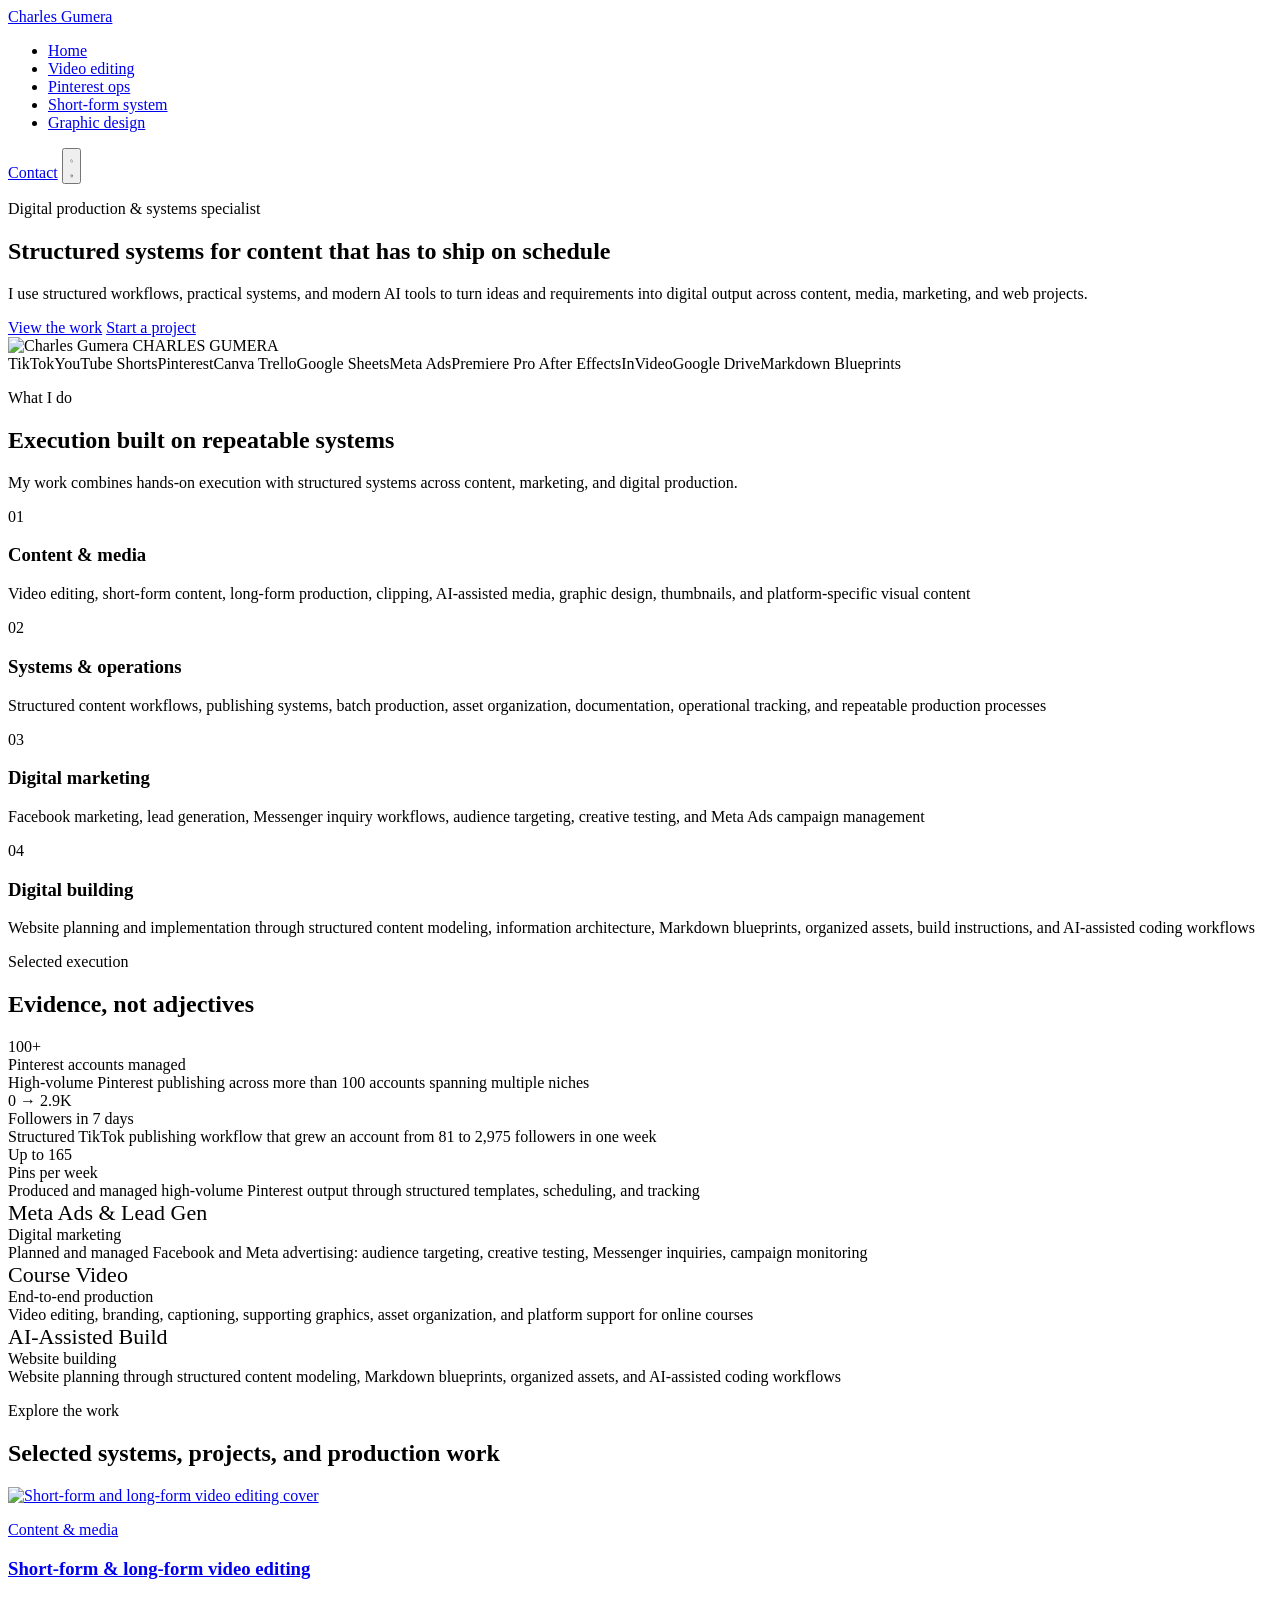
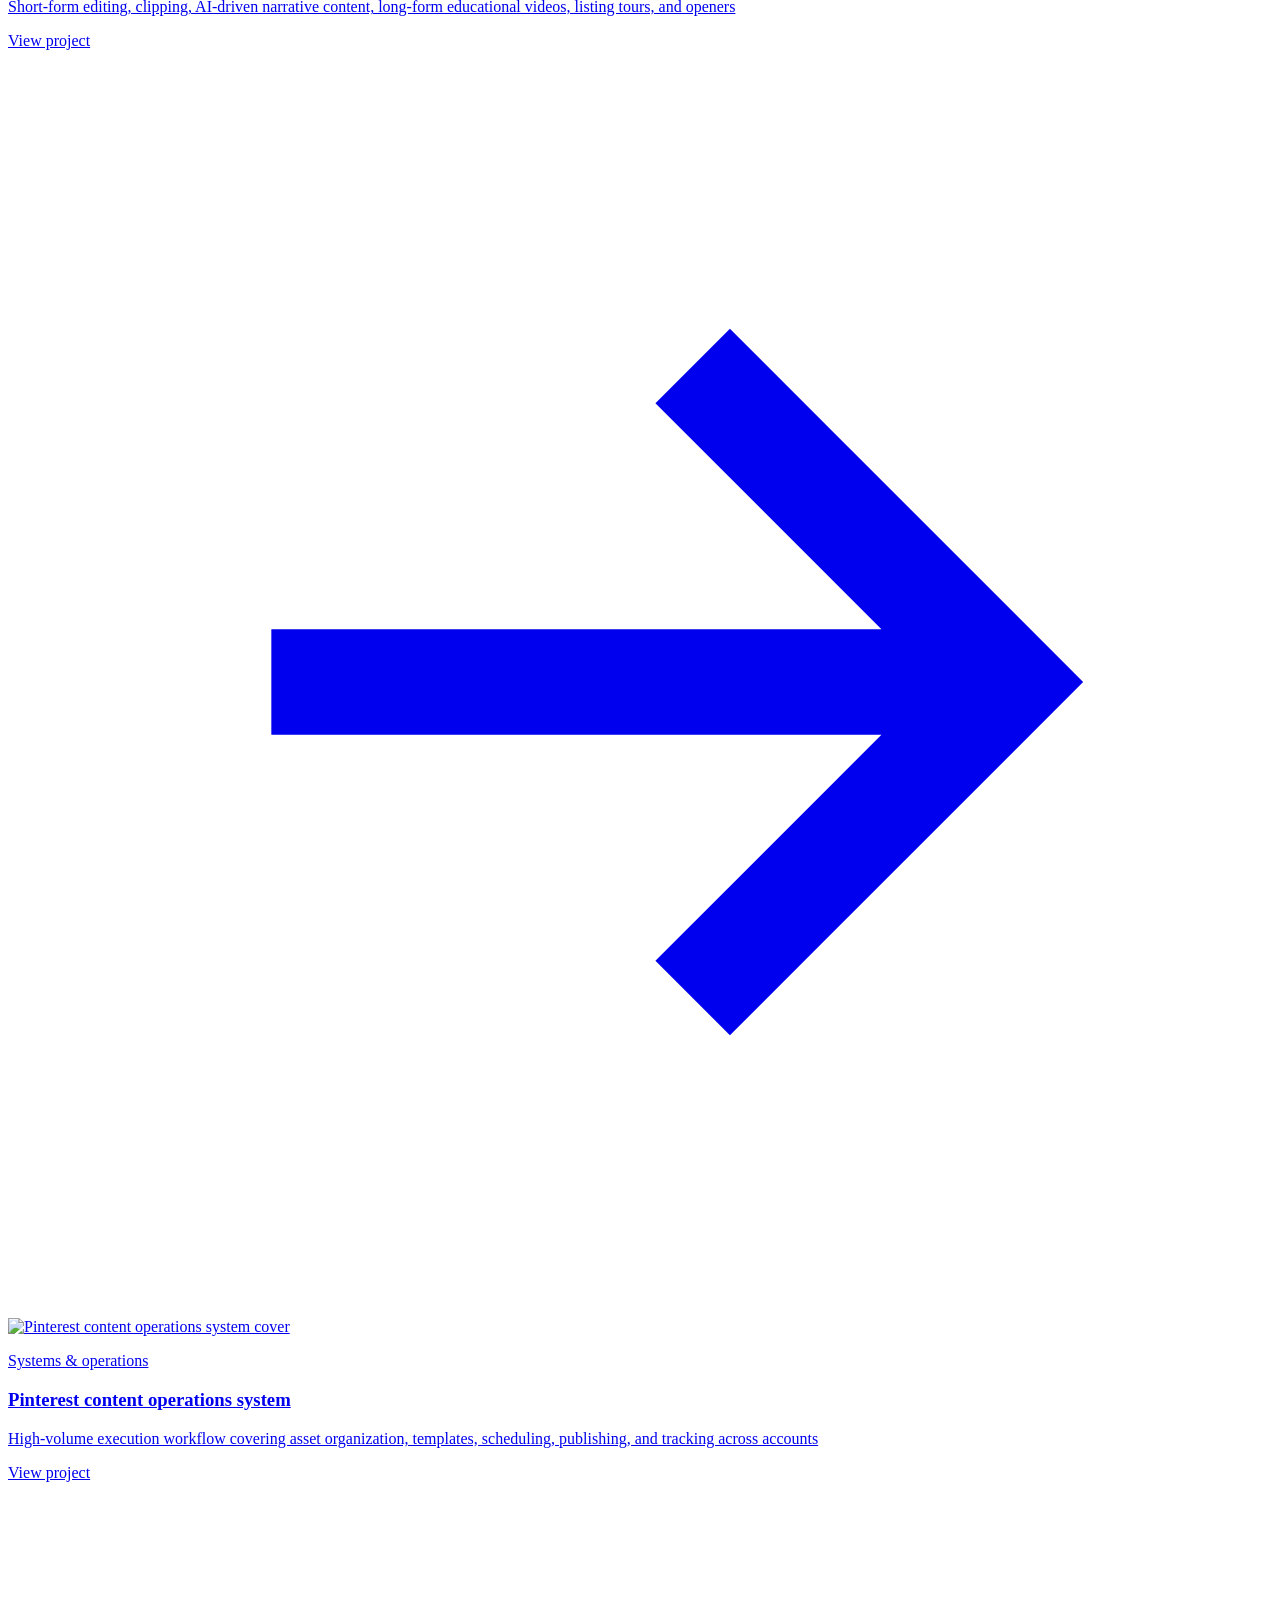
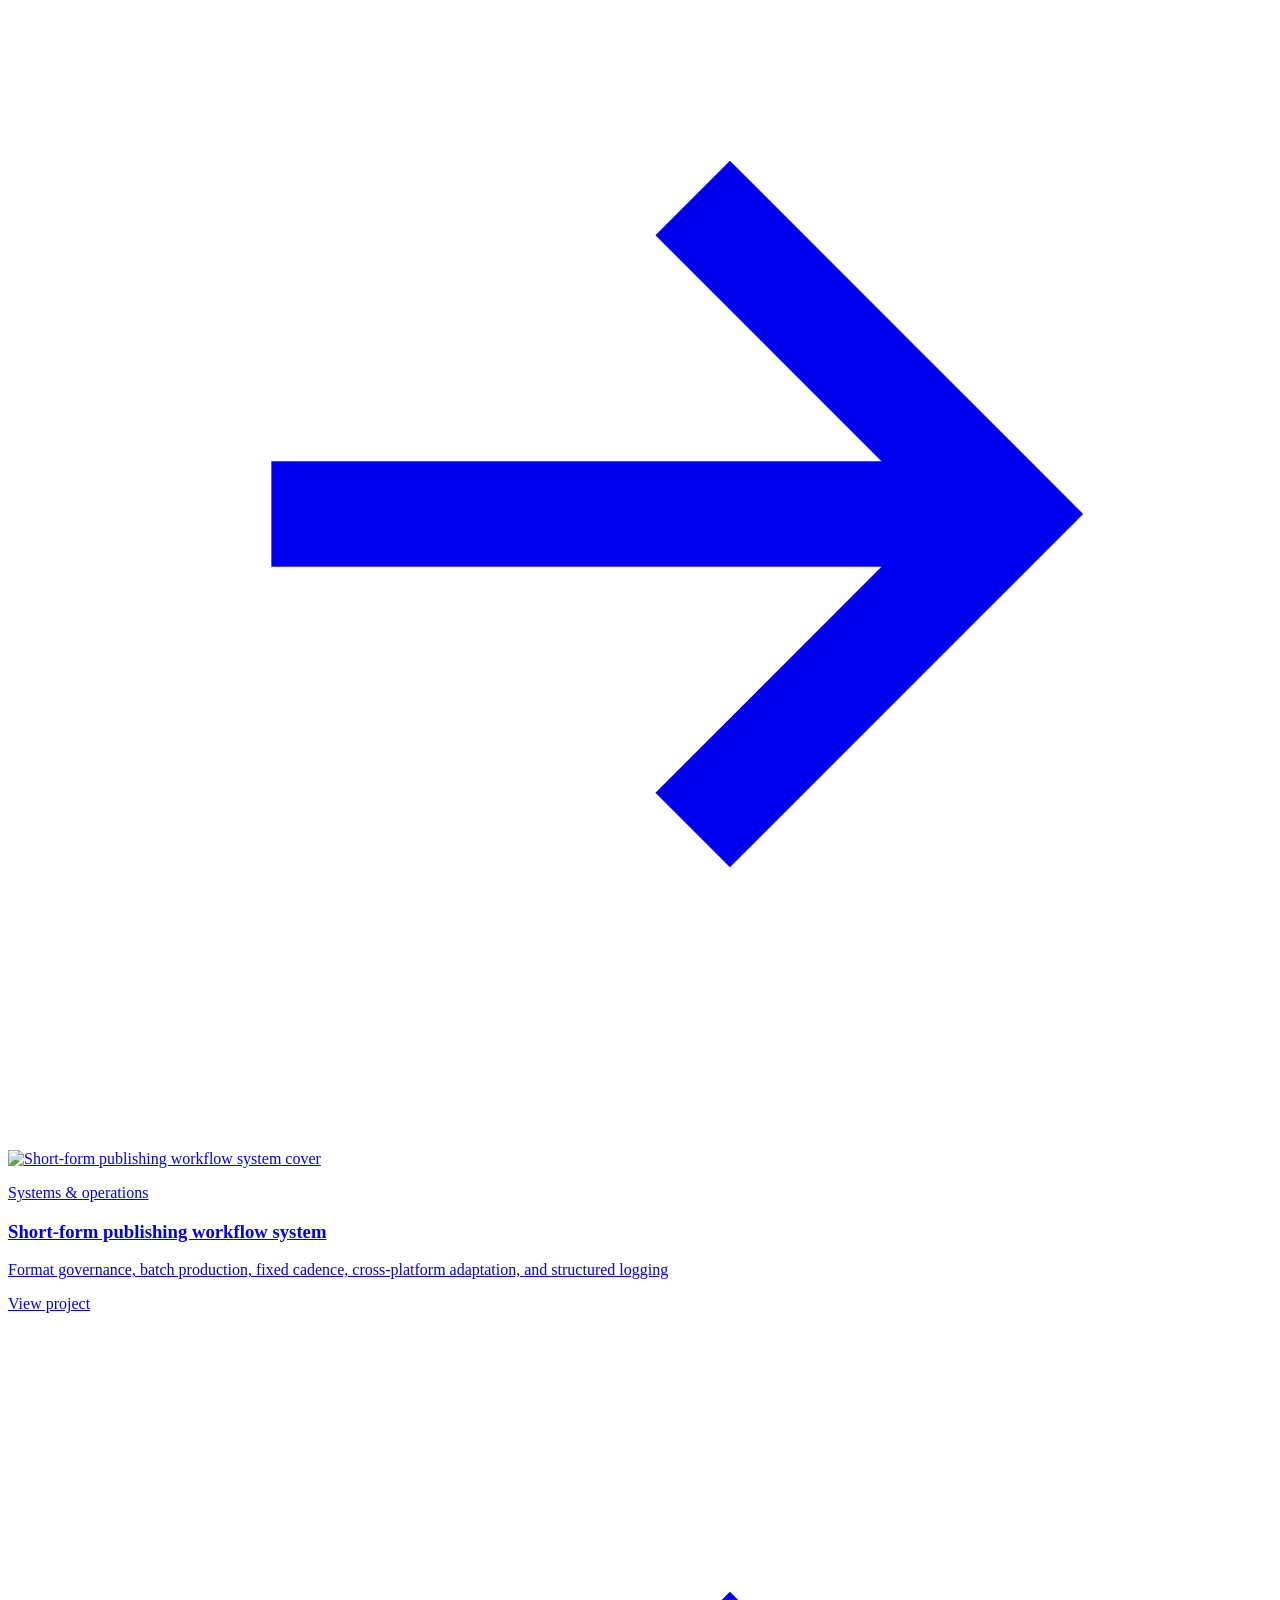
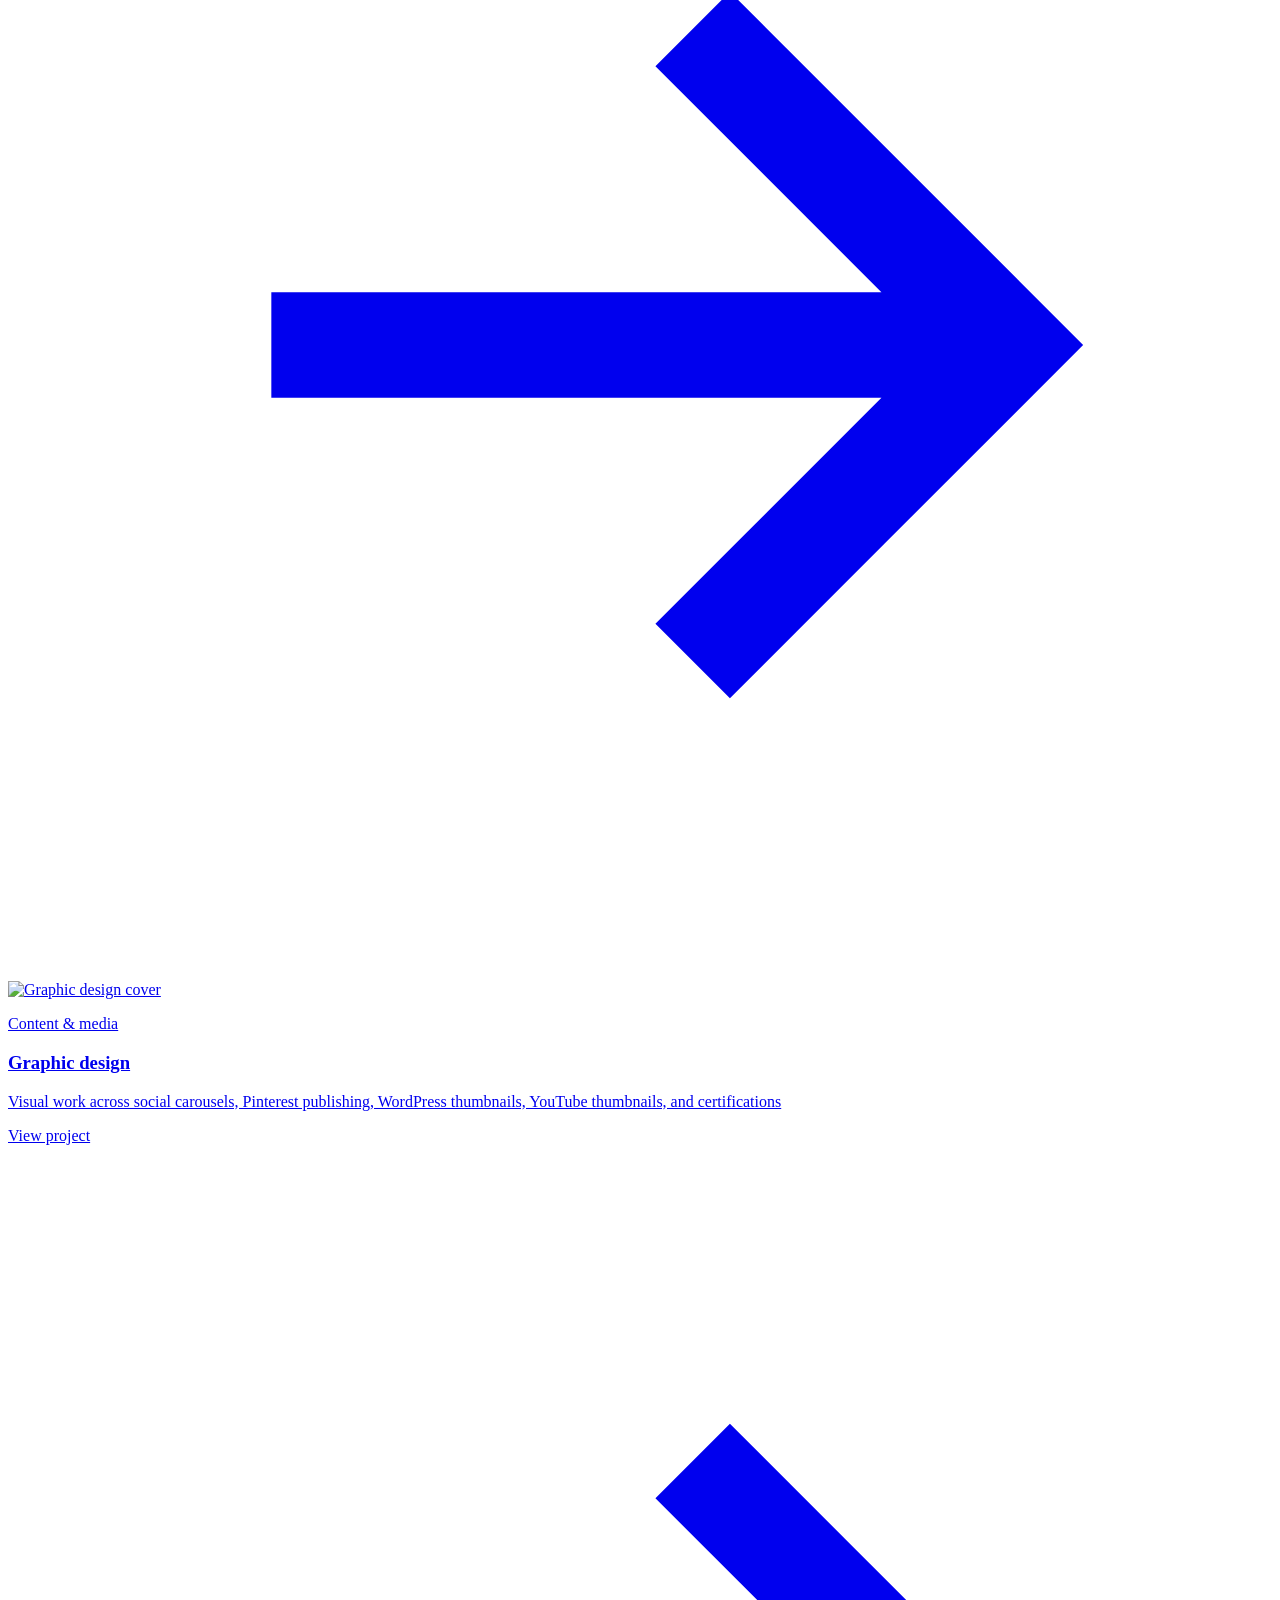
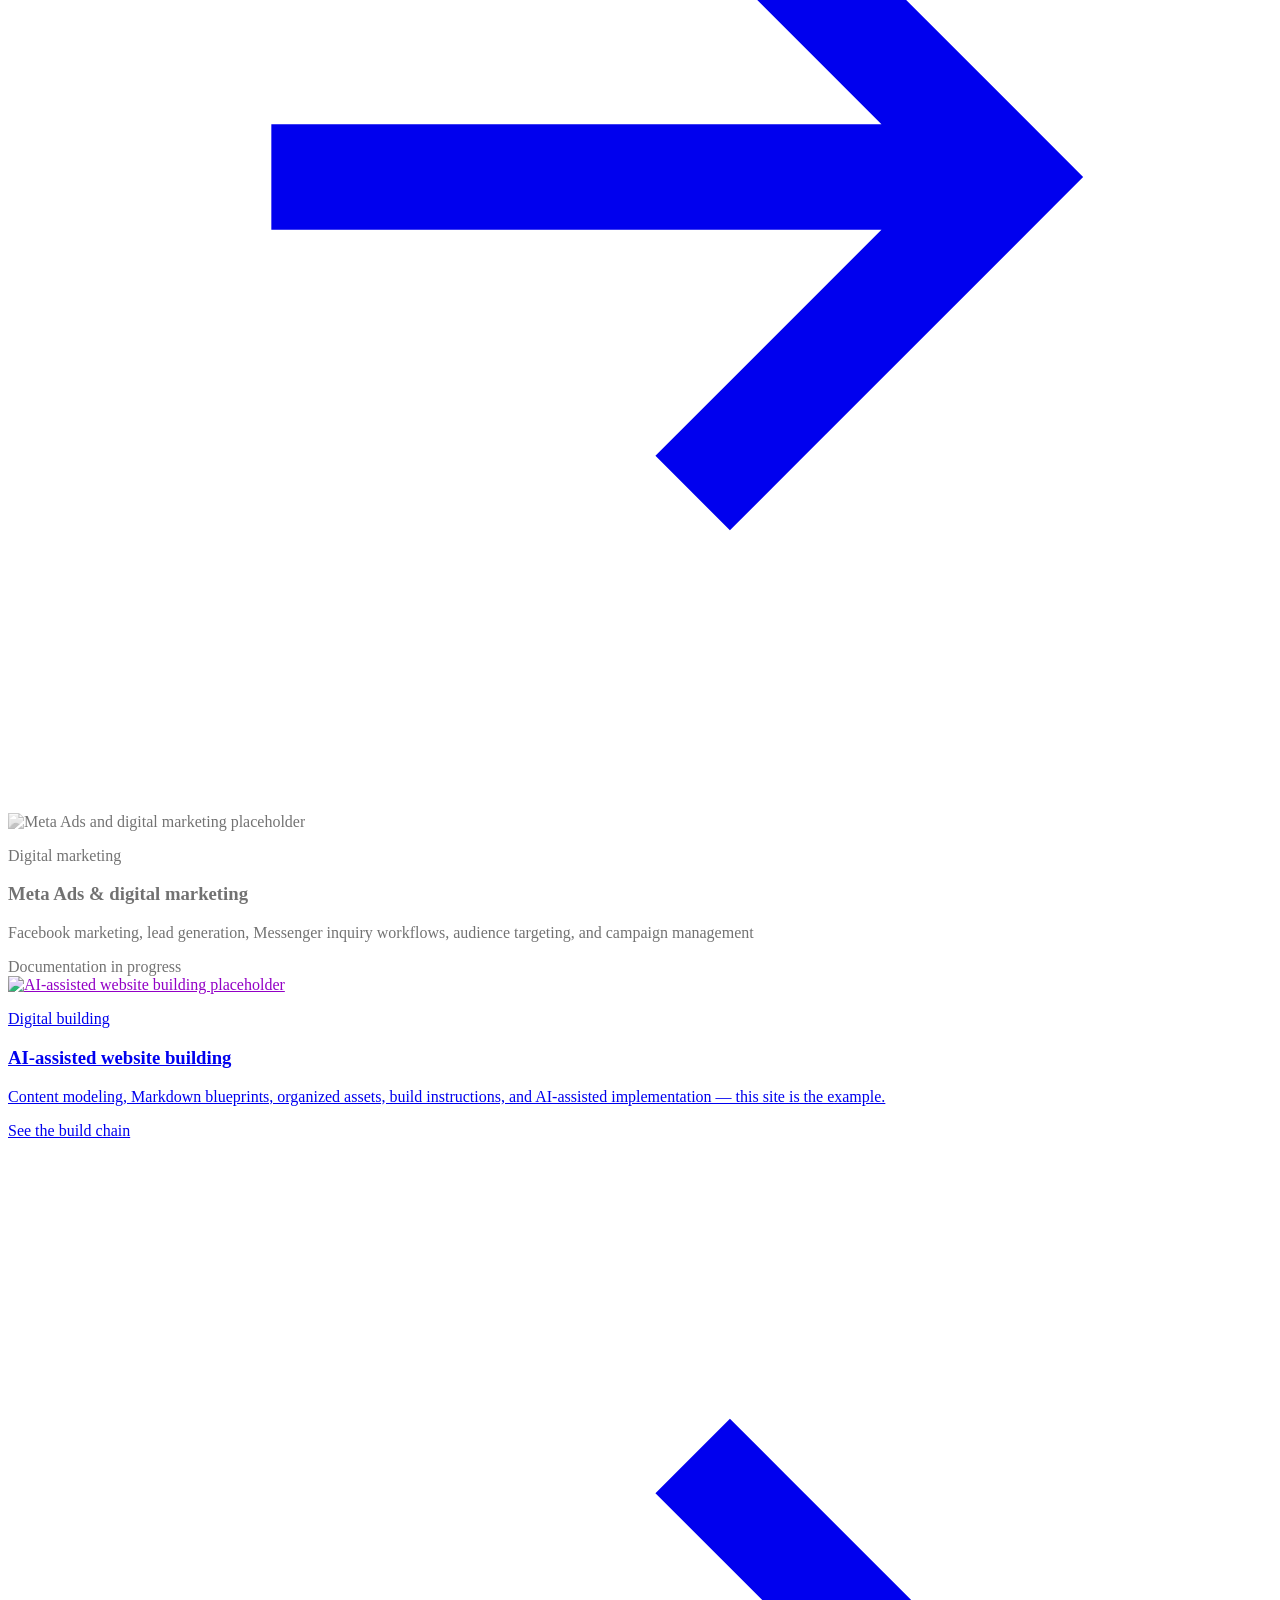
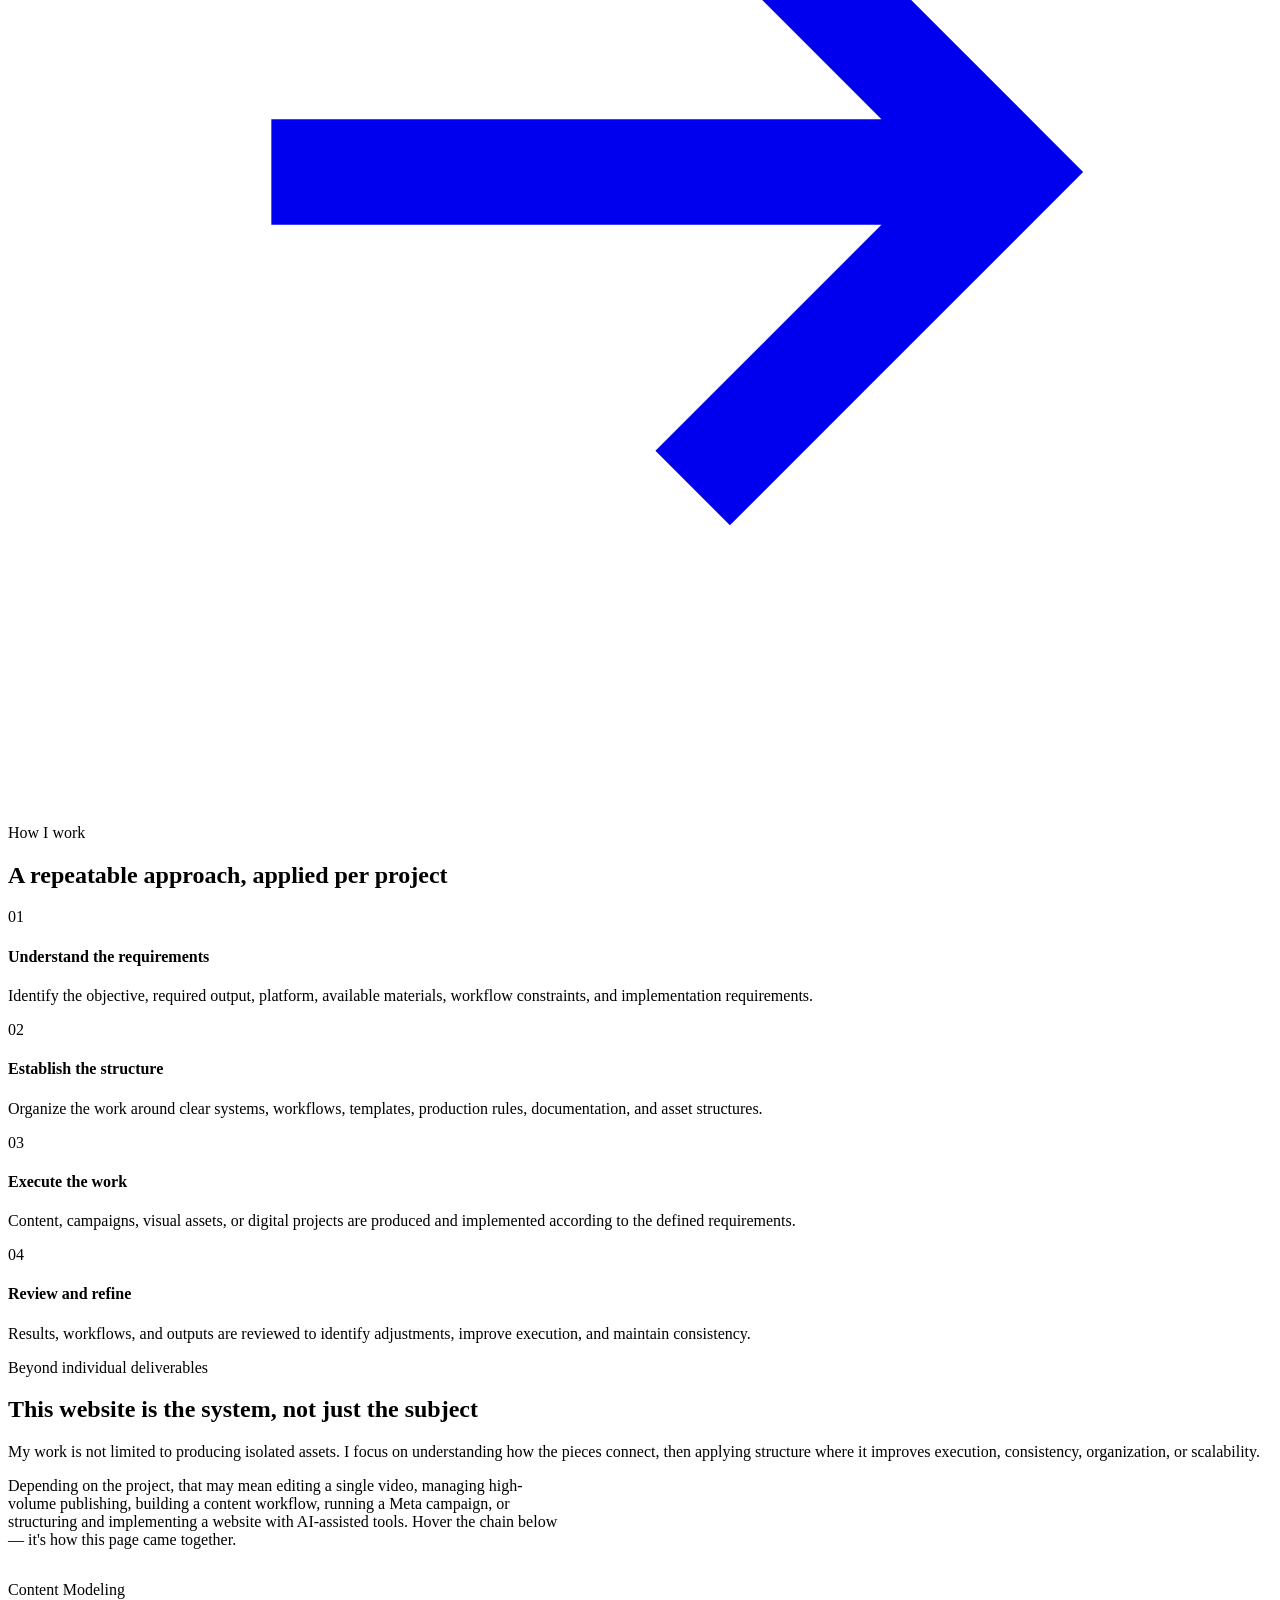
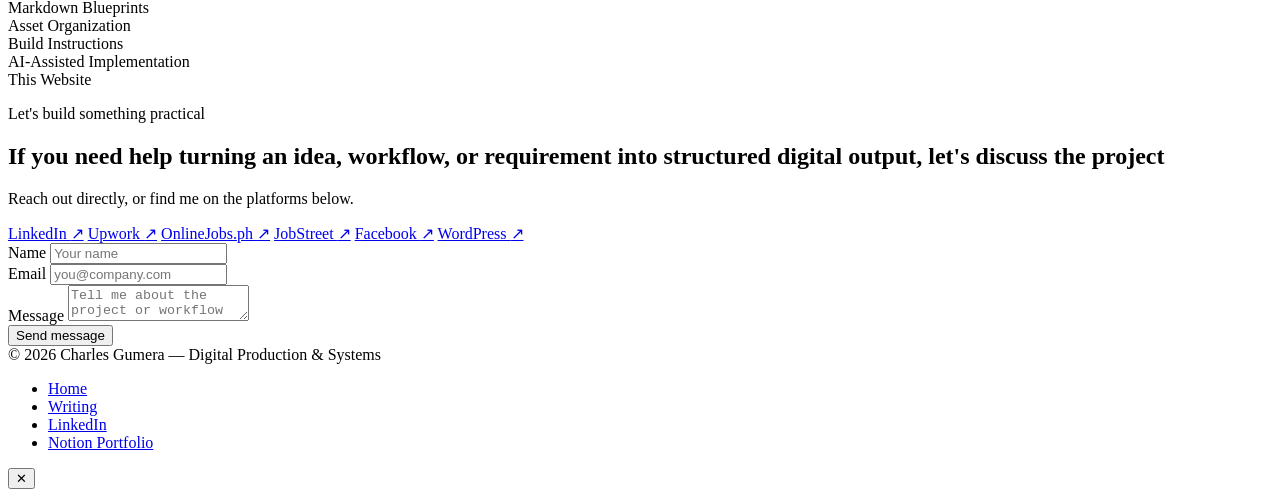
==== index.html @ 65e6ee2c "Add portfolio website pages Add the main HTML pages for the personal portfolio website, including t" ====
<!DOCTYPE html>
<html lang="en">
<head>
<meta charset="UTF-8">
<meta name="viewport" content="width=device-width, initial-scale=1.0">
<meta name="theme-color" content="#F6F6F2">
<title>Charles Gumera — Digital Production &amp; Systems Specialist</title>
<meta name="description" content="Structured workflows, publishing systems, and AI-assisted production across content, media, marketing, and web.">
<link rel="stylesheet" href="css/style.css">
</head>
<body class="page-home">
<div class="cursor-glow"></div>

<header class="site-header">
  <nav class="nav">
    <a class="logo" href="index.html"><span class="dot"></span>Charles Gumera</a>
    <ul class="nav-links">
      <li><a href="index.html" class="active">Home</a></li>
      <li><a href="short-form-and-long-form-video-editing.html">Video editing</a></li>
      <li><a href="pinterest-content-operations-system.html">Pinterest ops</a></li>
      <li><a href="short-form-publishing-workflow-system.html">Short-form system</a></li>
      <li><a href="graphic-design.html">Graphic design</a></li>
    </ul>
    <div class="nav-right">
      <a class="btn btn-ghost" href="#contact">Contact</a>
      <button class="theme-toggle" aria-label="Toggle color theme">
        <svg class="moon" viewBox="0 0 24 24" fill="none" stroke="currentColor" stroke-width="1.6" stroke-linecap="round" stroke-linejoin="round"><path d="M21 12.4A9 9 0 1111.6 3 7.2 7.2 0 0021 12.4z"/></svg>
        <svg class="sun" viewBox="0 0 24 24" fill="none" stroke="currentColor" stroke-width="1.6" stroke-linecap="round" stroke-linejoin="round"><circle cx="12" cy="12" r="4"/><path d="M12 2v2M12 20v2M4.9 4.9l1.4 1.4M17.7 17.7l1.4 1.4M2 12h2M20 12h2M4.9 19.1l1.4-1.4M17.7 6.3l1.4-1.4"/></svg>
      </button>
    </div>
  </nav>
</header>

<main>
  <!-- HERO -->
  <section class="hero">
    <div class="wrap hero-grid">
      <div>
        <p class="eyebrow">Digital production &amp; systems specialist</p>
        <h1 class="type-fx">Structured systems for content that has to ship on schedule</h1>
        <p class="lead">I use structured workflows, practical systems, and modern AI tools to turn ideas and requirements into digital output across content, media, marketing, and web projects.</p>
        <div class="hero-cta">
          <a class="btn btn-primary" href="#work" data-magnetic="14">View the work</a>
          <a class="btn btn-ghost" href="#contact" data-magnetic="10">Start a project</a>
        </div>
      </div>
      <div>
        <div class="profile-frame">
          <img src="assets/my-profile-pic.png" alt="Charles Gumera">
          <span class="profile-tag mono">CHARLES GUMERA</span>
        </div>
      </div>
    </div>
  </section>

  <div class="ticker-row">
    <div class="ticker-track">
      <span>TikTok</span><span>YouTube Shorts</span><span>Pinterest</span><span>Canva</span>
      <span>Trello</span><span>Google Sheets</span><span>Meta Ads</span><span>Premiere Pro</span>
      <span>After Effects</span><span>InVideo</span><span>Google Drive</span><span>Markdown Blueprints</span>
    </div>
  </div>

  <!-- WHAT I DO -->
  <section class="section" id="what-i-do">
    <div class="wrap">
      <div class="section-head reveal">
        <div>
          <p class="eyebrow">What I do</p>
          <h2>Execution built on repeatable systems</h2>
        </div>
        <p class="section-note">My work combines hands-on execution with structured systems across content, marketing, and digital production.</p>
      </div>
      <div class="grid-4 reveal">
        <div class="work-card">
          <span class="num mono">01</span>
          <h3>Content &amp; media</h3>
          <p>Video editing, short-form content, long-form production, clipping, AI-assisted media, graphic design, thumbnails, and platform-specific visual content</p>
        </div>
        <div class="work-card">
          <span class="num mono">02</span>
          <h3>Systems &amp; operations</h3>
          <p>Structured content workflows, publishing systems, batch production, asset organization, documentation, operational tracking, and repeatable production processes</p>
        </div>
        <div class="work-card">
          <span class="num mono">03</span>
          <h3>Digital marketing</h3>
          <p>Facebook marketing, lead generation, Messenger inquiry workflows, audience targeting, creative testing, and Meta Ads campaign management</p>
        </div>
        <div class="work-card">
          <span class="num mono">04</span>
          <h3>Digital building</h3>
          <p>Website planning and implementation through structured content modeling, information architecture, Markdown blueprints, organized assets, build instructions, and AI-assisted coding workflows</p>
        </div>
      </div>
    </div>
  </section>

  <!-- SELECTED EXECUTION -->
  <section class="section" id="execution">
    <div class="wrap">
      <div class="section-head reveal">
        <div>
          <p class="eyebrow">Selected execution</p>
          <h2>Evidence, not adjectives</h2>
        </div>
      </div>
      <div class="stat-grid reveal">
        <div class="stat-card">
          <div class="figure"><span class="accent">100+</span></div>
          <div class="label">Pinterest accounts managed</div>
          <div class="desc">High-volume Pinterest publishing across more than 100 accounts spanning multiple niches</div>
        </div>
        <div class="stat-card">
          <div class="figure">0 → <span class="accent">2.9K</span></div>
          <div class="label">Followers in 7 days</div>
          <div class="desc">Structured TikTok publishing workflow that grew an account from 81 to 2,975 followers in one week</div>
        </div>
        <div class="stat-card">
          <div class="figure">Up to <span class="accent">165</span></div>
          <div class="label">Pins per week</div>
          <div class="desc">Produced and managed high-volume Pinterest output through structured templates, scheduling, and tracking</div>
        </div>
        <div class="stat-card">
          <div class="figure mono" style="font-size:22px;">Meta Ads &amp; <span class="accent">Lead Gen</span></div>
          <div class="label">Digital marketing</div>
          <div class="desc">Planned and managed Facebook and Meta advertising: audience targeting, creative testing, Messenger inquiries, campaign monitoring</div>
        </div>
        <div class="stat-card">
          <div class="figure mono" style="font-size:22px;">Course <span class="accent">Video</span></div>
          <div class="label">End-to-end production</div>
          <div class="desc">Video editing, branding, captioning, supporting graphics, asset organization, and platform support for online courses</div>
        </div>
        <div class="stat-card">
          <div class="figure mono" style="font-size:22px;">AI-Assisted <span class="accent">Build</span></div>
          <div class="label">Website building</div>
          <div class="desc">Website planning through structured content modeling, Markdown blueprints, organized assets, and AI-assisted coding workflows</div>
        </div>
      </div>
    </div>
  </section>

  <!-- EXPLORE THE WORK -->
  <section class="section" id="work">
    <div class="wrap">
      <div class="section-head reveal">
        <div>
          <p class="eyebrow">Explore the work</p>
          <h2>Selected systems, projects, and production work</h2>
        </div>
      </div>
      <div class="proj-grid reveal">
        <a class="proj-card" href="short-form-and-long-form-video-editing.html">
          <div class="proj-cover"><img src="assets/short-form-and-long-form-video-editing.jpeg" alt="Short-form and long-form video editing cover"></div>
          <div class="proj-body">
            <p class="eyebrow">Content &amp; media</p>
            <h3>Short-form &amp; long-form video editing</h3>
            <p>Short-form editing, clipping, AI-driven narrative content, long-form educational videos, listing tours, and openers</p>
            <span class="proj-arrow">View project <svg viewBox="0 0 24 24" fill="none" stroke="currentColor" stroke-width="2"><path d="M5 12h14M13 6l6 6-6 6"/></svg></span>
          </div>
        </a>
        <a class="proj-card" href="pinterest-content-operations-system.html">
          <div class="proj-cover"><img src="assets/pinterest-content-operations-system.jpeg" alt="Pinterest content operations system cover"></div>
          <div class="proj-body">
            <p class="eyebrow">Systems &amp; operations</p>
            <h3>Pinterest content operations system</h3>
            <p>High-volume execution workflow covering asset organization, templates, scheduling, publishing, and tracking across accounts</p>
            <span class="proj-arrow">View project <svg viewBox="0 0 24 24" fill="none" stroke="currentColor" stroke-width="2"><path d="M5 12h14M13 6l6 6-6 6"/></svg></span>
          </div>
        </a>
        <a class="proj-card" href="short-form-publishing-workflow-system.html">
          <div class="proj-cover"><img src="assets/short-form-publishing-workflow-system.jpeg" alt="Short-form publishing workflow system cover"></div>
          <div class="proj-body">
            <p class="eyebrow">Systems &amp; operations</p>
            <h3>Short-form publishing workflow system</h3>
            <p>Format governance, batch production, fixed cadence, cross-platform adaptation, and structured logging</p>
            <span class="proj-arrow">View project <svg viewBox="0 0 24 24" fill="none" stroke="currentColor" stroke-width="2"><path d="M5 12h14M13 6l6 6-6 6"/></svg></span>
          </div>
        </a>
        <a class="proj-card" href="graphic-design.html">
          <div class="proj-cover"><img src="assets/graphic-design.jpeg" alt="Graphic design cover"></div>
          <div class="proj-body">
            <p class="eyebrow">Content &amp; media</p>
            <h3>Graphic design</h3>
            <p>Visual work across social carousels, Pinterest publishing, WordPress thumbnails, YouTube thumbnails, and certifications</p>
            <span class="proj-arrow">View project <svg viewBox="0 0 24 24" fill="none" stroke="currentColor" stroke-width="2"><path d="M5 12h14M13 6l6 6-6 6"/></svg></span>
          </div>
        </a>
        <div class="proj-card" style="opacity:.55; cursor:default;">
          <div class="proj-cover"><img src="assets/pinterest-content-operations-system.jpeg" alt="Meta Ads and digital marketing placeholder" style="filter:grayscale(1);"></div>
          <div class="proj-body">
            <p class="eyebrow">Digital marketing</p>
            <h3>Meta Ads &amp; digital marketing</h3>
            <p>Facebook marketing, lead generation, Messenger inquiry workflows, audience targeting, and campaign management</p>
            <span class="proj-arrow mono" style="font-weight:500;">Documentation in progress</span>
          </div>
        </div>
        <a class="proj-card" href="#build-chain">
          <div class="proj-cover"><img src="assets/graphic-design.jpeg" alt="AI-assisted website building placeholder" style="filter:hue-rotate(40deg);"></div>
          <div class="proj-body">
            <p class="eyebrow">Digital building</p>
            <h3>AI-assisted website building</h3>
            <p>Content modeling, Markdown blueprints, organized assets, build instructions, and AI-assisted implementation — this site is the example.</p>
            <span class="proj-arrow">See the build chain <svg viewBox="0 0 24 24" fill="none" stroke="currentColor" stroke-width="2"><path d="M5 12h14M13 6l6 6-6 6"/></svg></span>
          </div>
        </a>
      </div>
    </div>
  </section>

  <!-- HOW I WORK -->
  <section class="section" id="how-i-work">
    <div class="wrap">
      <div class="section-head reveal">
        <div>
          <p class="eyebrow">How I work</p>
          <h2>A repeatable approach, applied per project</h2>
        </div>
      </div>
      <div class="steps reveal">
        <div class="step">
          <span class="num">01</span>
          <h4>Understand the requirements</h4>
          <p>Identify the objective, required output, platform, available materials, workflow constraints, and implementation requirements.</p>
        </div>
        <div class="step">
          <span class="num">02</span>
          <h4>Establish the structure</h4>
          <p>Organize the work around clear systems, workflows, templates, production rules, documentation, and asset structures.</p>
        </div>
        <div class="step">
          <span class="num">03</span>
          <h4>Execute the work</h4>
          <p>Content, campaigns, visual assets, or digital projects are produced and implemented according to the defined requirements.</p>
        </div>
        <div class="step">
          <span class="num">04</span>
          <h4>Review and refine</h4>
          <p>Results, workflows, and outputs are reviewed to identify adjustments, improve execution, and maintain consistency.</p>
        </div>
      </div>
    </div>
  </section>

  <!-- BEYOND DELIVERABLES + BUILD CHAIN -->
  <section class="section" id="build-chain">
    <div class="wrap">
      <div class="section-head reveal">
        <div>
          <p class="eyebrow">Beyond individual deliverables</p>
          <h2 class="type-fx">This website is the system, not just the subject</h2>
        </div>
        <p class="section-note">My work is not limited to producing isolated assets. I focus on understanding how the pieces connect, then applying structure where it improves execution, consistency, organization, or scalability.</p>
      </div>
      <p class="reveal" style="max-width:70ch; color:var(--ink-soft); margin-bottom:32px;">Depending on the project, that may mean editing a single video, managing high-volume publishing, building a content workflow, running a Meta campaign, or structuring and implementing a website with AI-assisted tools. Hover the chain below — it's how this page came together.</p>
      <div class="buildchain reveal">
        <div class="chain-flow" aria-label="Website build process">
          <div class="chain-step"><span class="chain-node">Content Modeling</span><span class="chain-arrow" aria-hidden="true"></span></div>
          <div class="chain-step"><span class="chain-node">Markdown Blueprints</span><span class="chain-arrow" aria-hidden="true"></span></div>
          <div class="chain-step"><span class="chain-node">Asset Organization</span><span class="chain-arrow" aria-hidden="true"></span></div>
          <div class="chain-step"><span class="chain-node">Build Instructions</span><span class="chain-arrow" aria-hidden="true"></span></div>
          <div class="chain-step"><span class="chain-node">AI-Assisted Implementation</span><span class="chain-arrow" aria-hidden="true"></span></div>
          <div class="chain-step"><span class="chain-node final">This Website</span></div>
        </div>
      </div>
    </div>
  </section>

  <!-- CONTACT -->
  <section class="contact" id="contact">
    <div class="wrap contact-grid">
      <div>
        <p class="eyebrow">Let's build something practical</p>
        <h2>If you need help turning an idea, workflow, or requirement into structured digital output, let's discuss the project</h2>
        <p class="lead" style="margin-top:20px;">Reach out directly, or find me on the platforms below.</p>
        <div class="profile-links">
          <a href="https://www.linkedin.com/in/charlezmg" target="_blank" rel="noopener">LinkedIn <span>↗</span></a>
          <a href="https://www.upwork.com/freelancers/~01514c3e3235a6bb53?viewMode=1" target="_blank" rel="noopener">Upwork <span>↗</span></a>
          <a href="https://www.onlinejobs.ph/jobseekers/info/873147" target="_blank" rel="noopener">OnlineJobs.ph <span>↗</span></a>
          <a href="https://ph.jobstreet.com/profiles/charles-gumera-bmlJPqzrjq" target="_blank" rel="noopener">JobStreet <span>↗</span></a>
          <a href="https://www.facebook.com/charlezzmg/" target="_blank" rel="noopener">Facebook <span>↗</span></a>
          <a href="https://charlezmg.wordpress.com/" target="_blank" rel="noopener">WordPress <span>↗</span></a>
        </div>
      </div>
      <form class="contact-form">
        <div class="field">
          <label for="name">Name</label>
          <input id="name" name="name" type="text" required placeholder="Your name">
        </div>
        <div class="field">
          <label for="email">Email</label>
          <input id="email" name="email" type="email" required placeholder="you@company.com">
        </div>
        <div class="field">
          <label for="message">Message</label>
          <textarea id="message" name="message" required placeholder="Tell me about the project or workflow you need built"></textarea>
        </div>
        <button class="btn btn-primary" type="submit" data-magnetic="8">Send message</button>
      </form>
    </div>
  </section>
</main>

<footer class="site-footer">
  <div class="wrap footer-row">
    <span class="mono">© 2026 Charles Gumera — Digital Production &amp; Systems</span>
    <ul class="footer-links">
      <li><a href="index.html">Home</a></li>
      <li><a href="https://charlezmg.wordpress.com/" target="_blank" rel="noopener">Writing</a></li>
      <li><a href="https://www.linkedin.com/in/charlezmg" target="_blank" rel="noopener">LinkedIn</a></li>
      <li><a href="https://www.notion.so/charlesmg/Short-Form-Content-Specialist-Structured-Social-Media-Execution-2d5ef1716e688078b947cf5aa84cf835?source=copy_link" target="_blank" rel="noopener">Notion Portfolio</a></li>
    </ul>
  </div>
</footer>

<div class="lightbox">
  <button class="lightbox-close" aria-label="Close">✕</button>
  <img src="" alt="">
  <div class="lightbox-cap"></div>
</div>

<script src="js/main.js"></script>
</body>
</html>
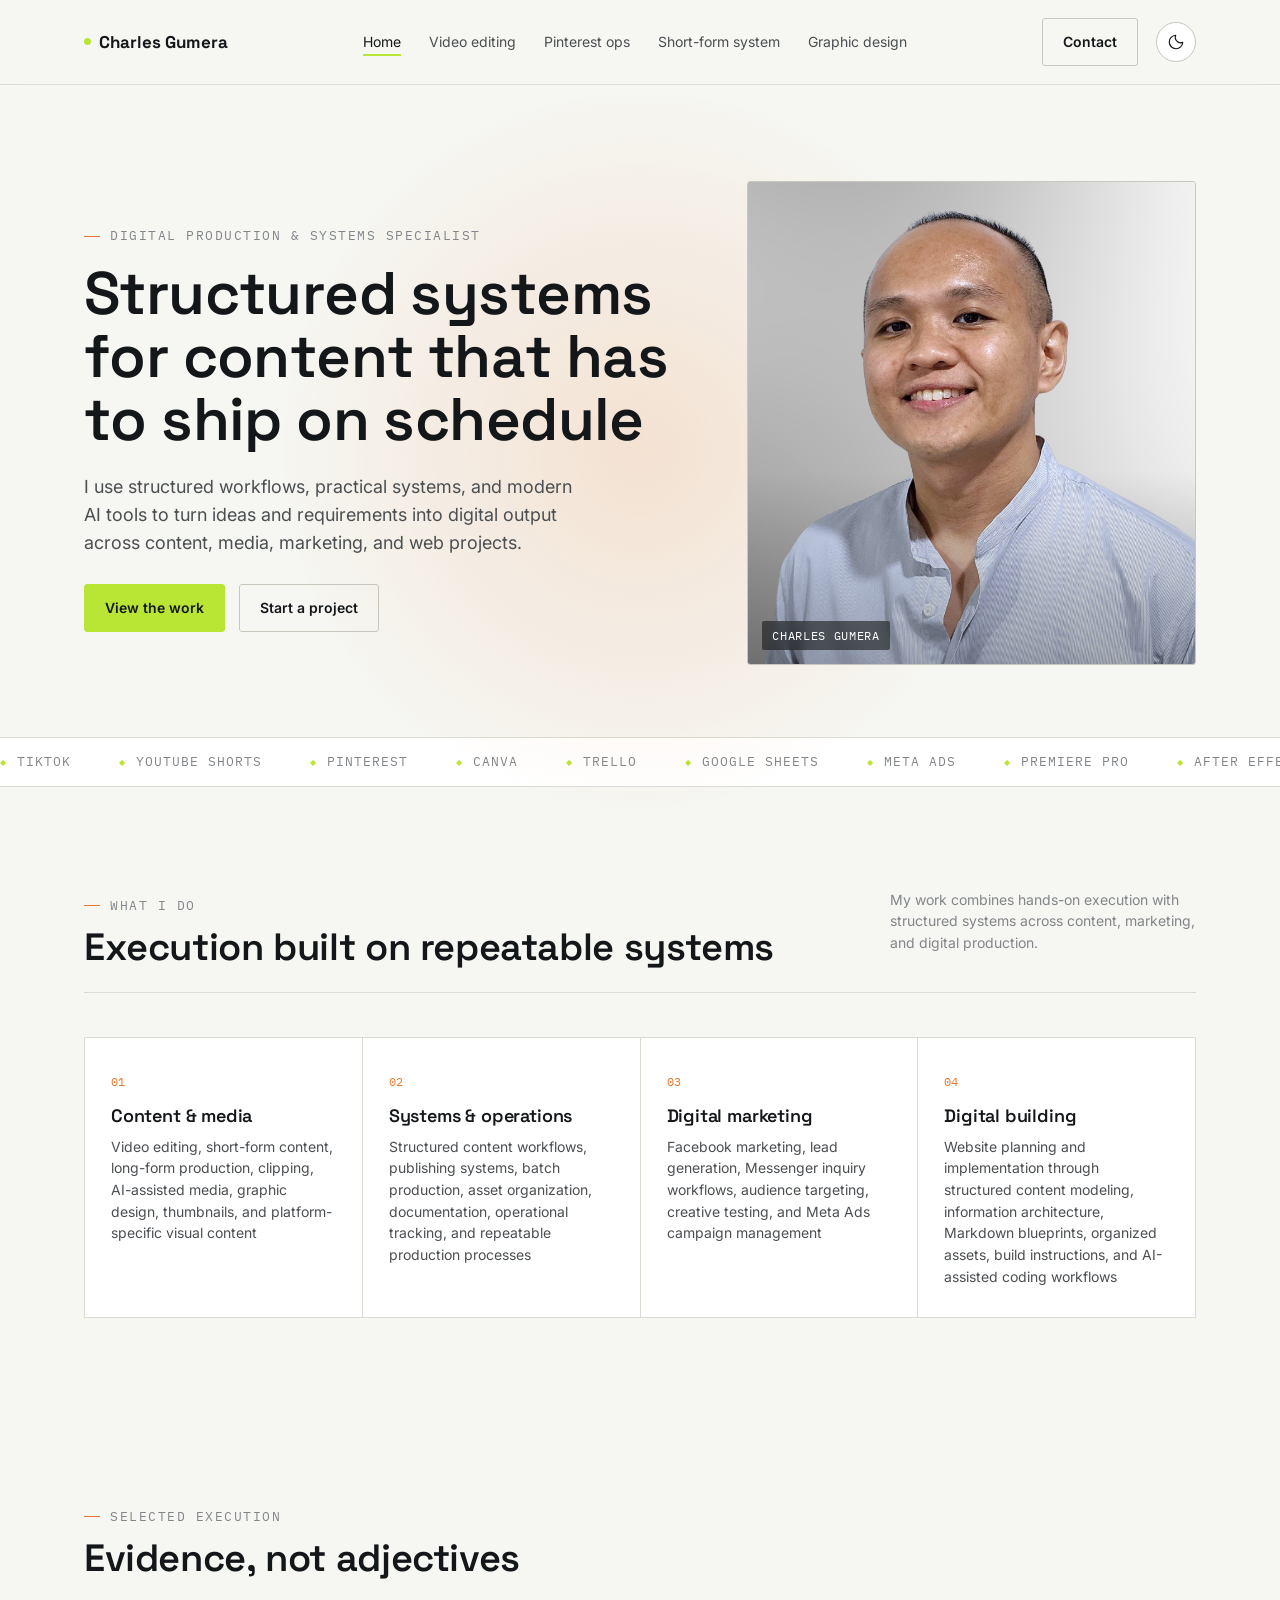
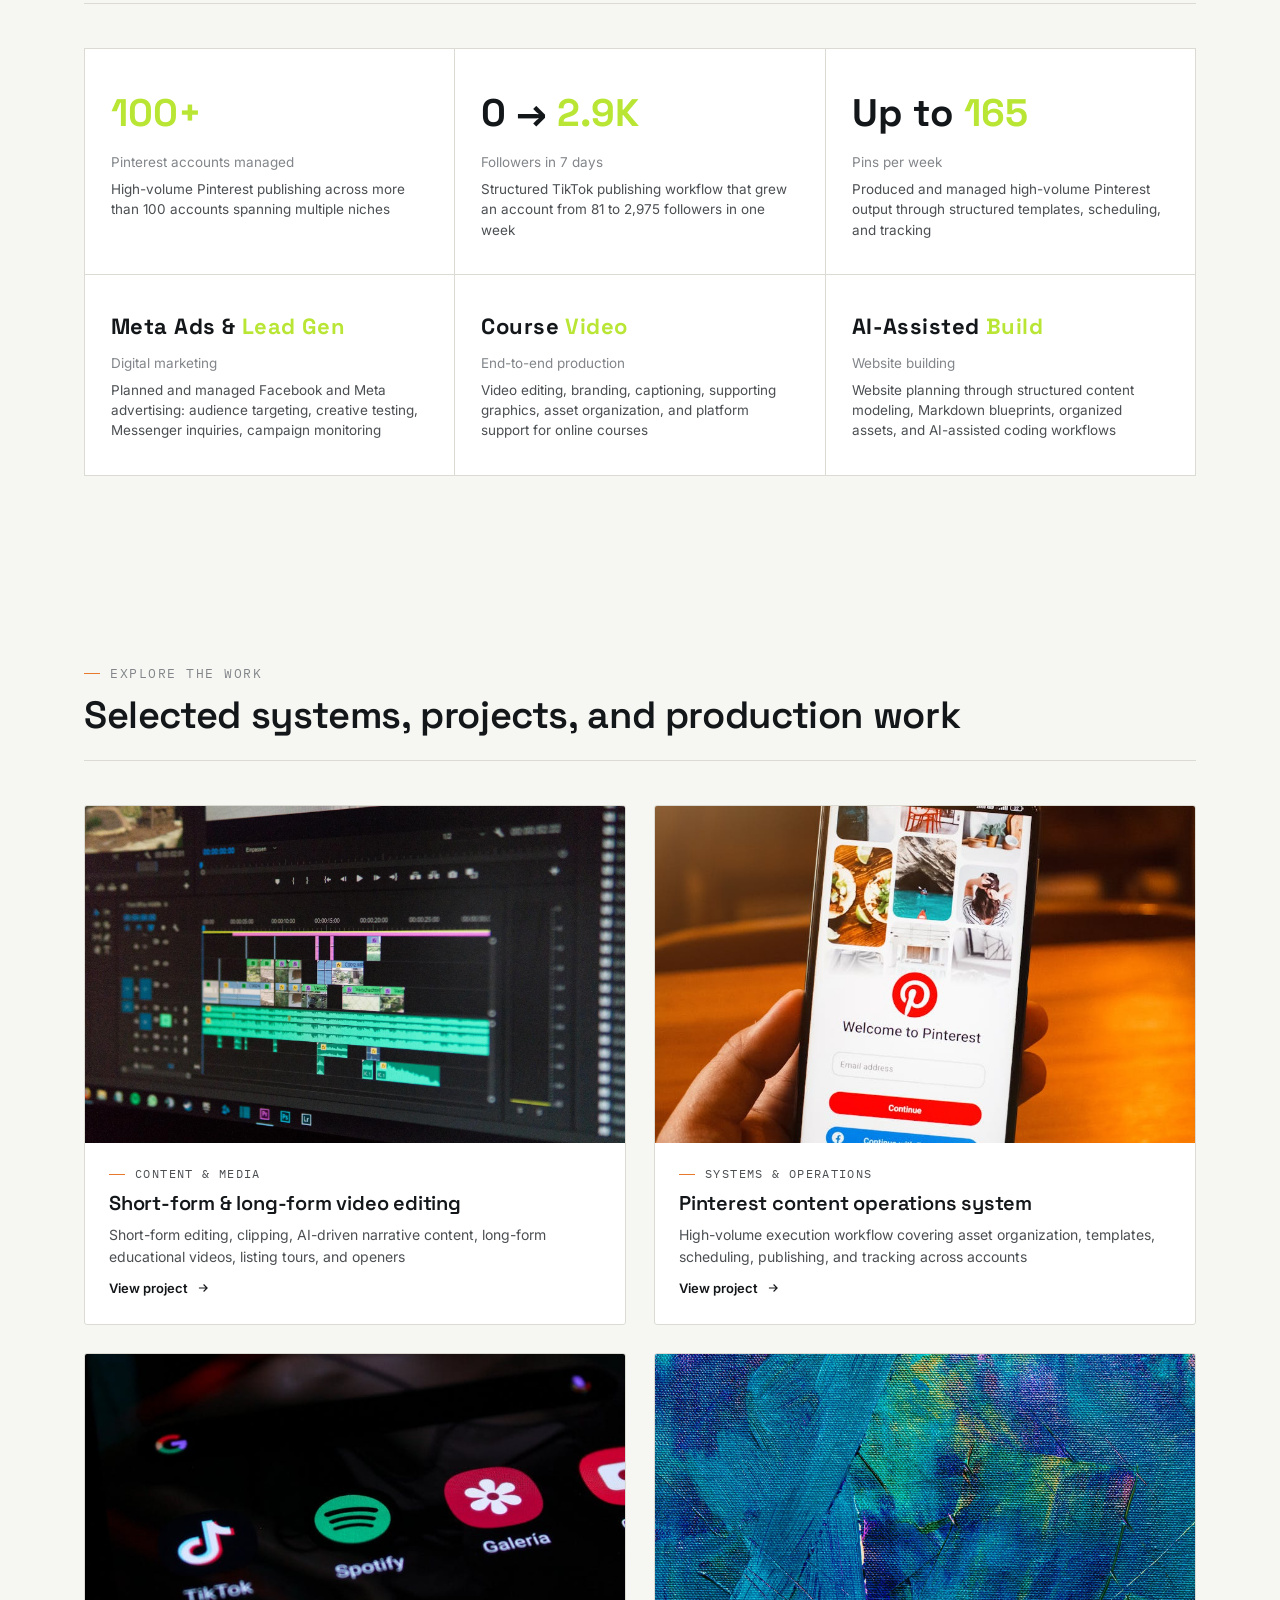
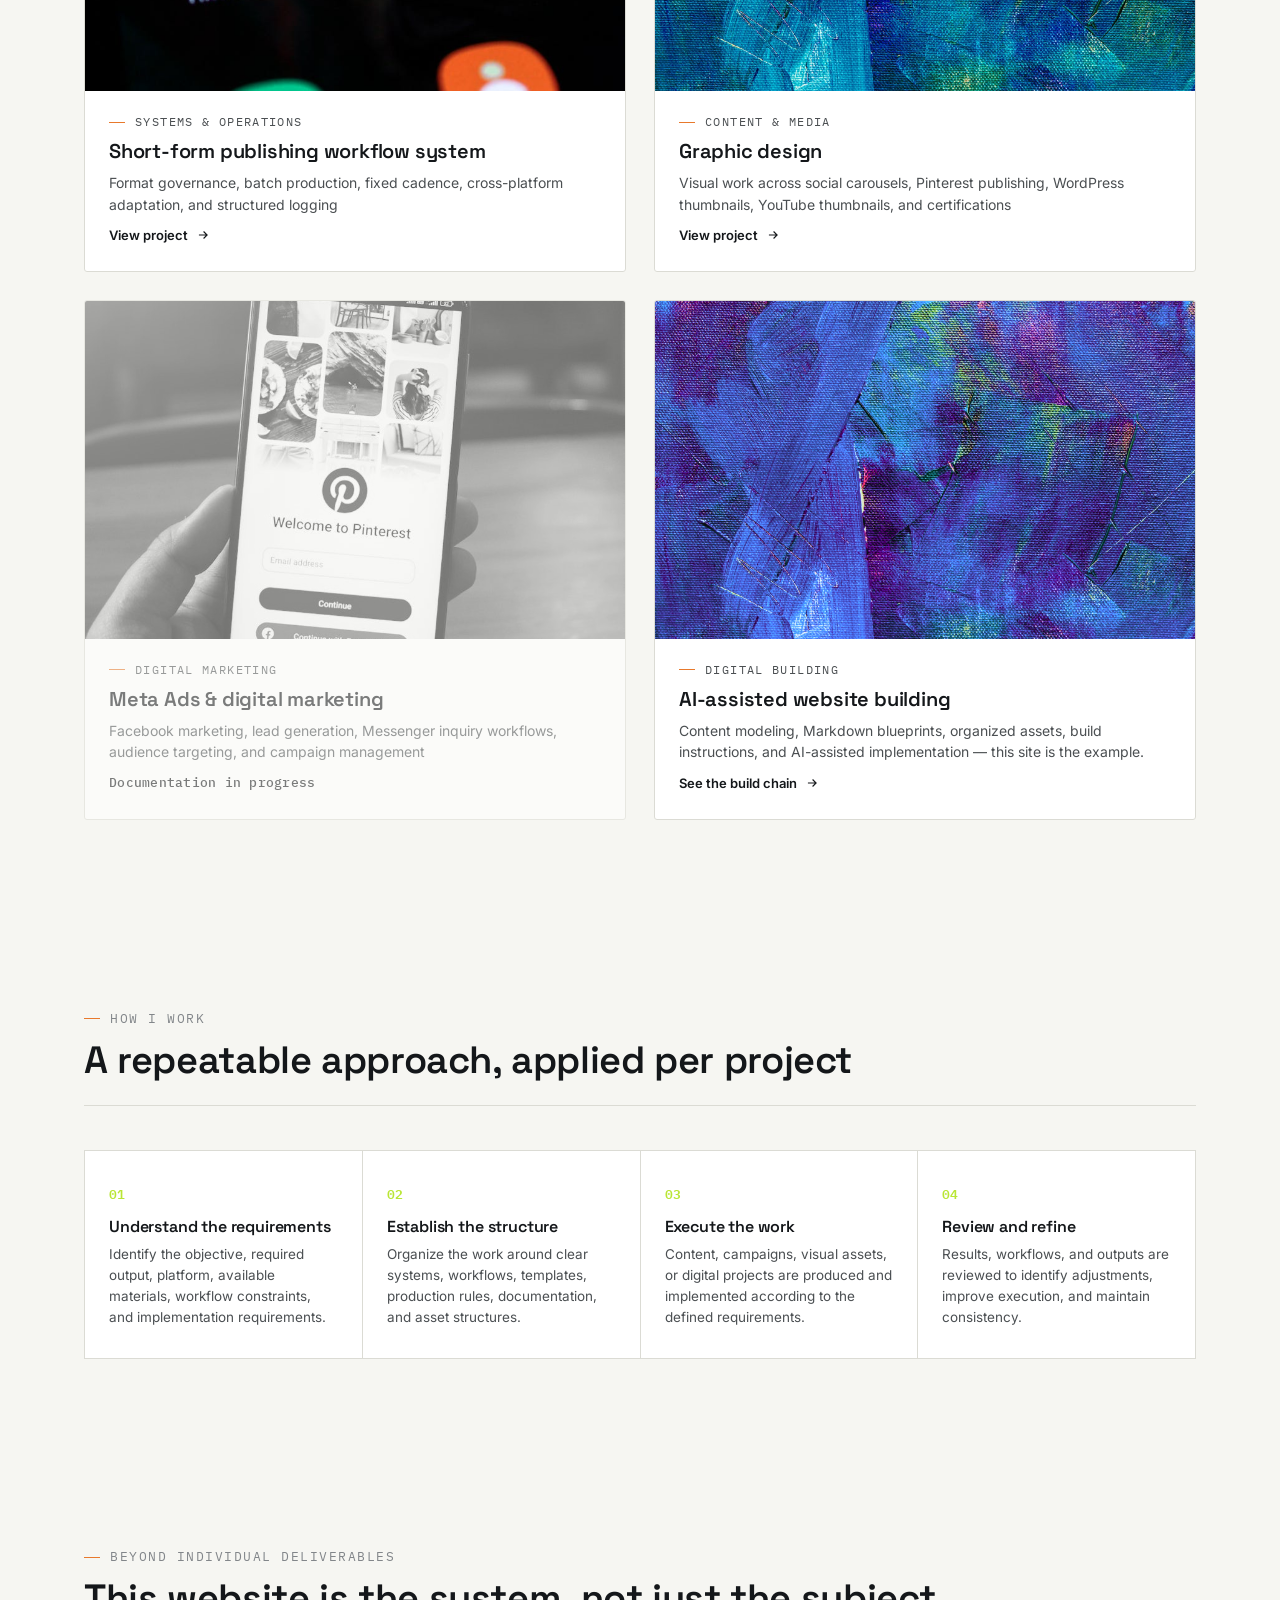
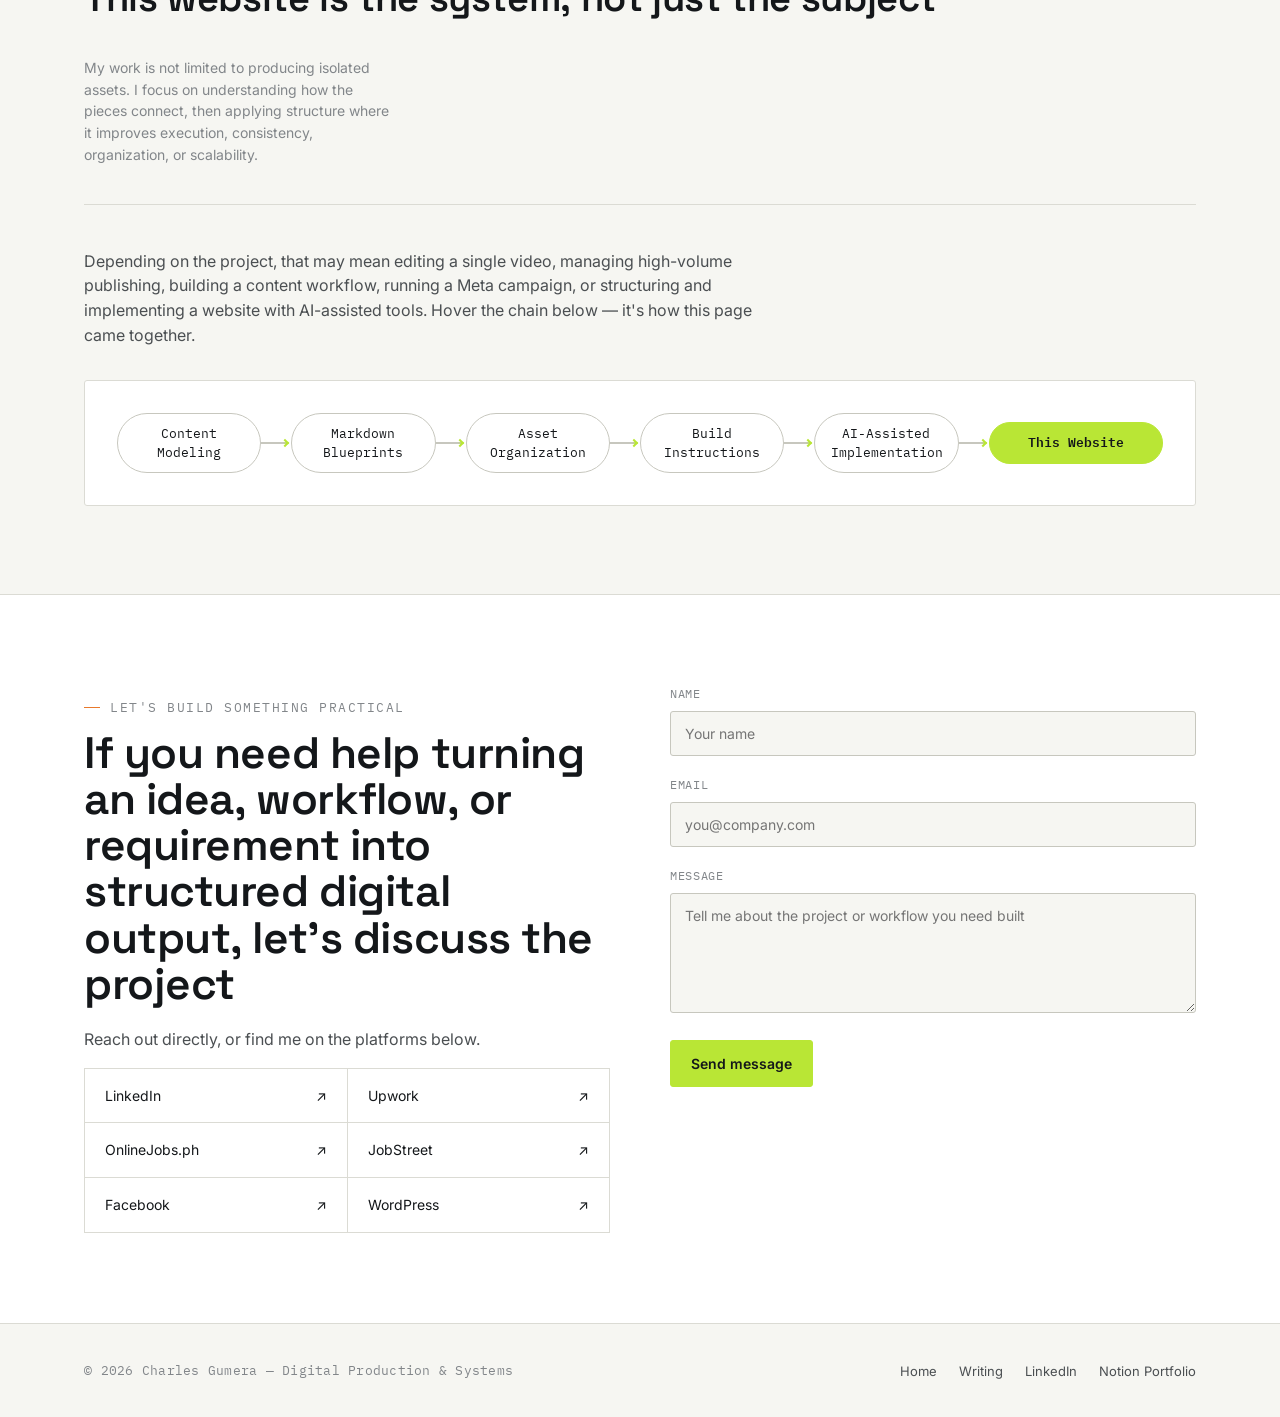
==== commit e770ab59: "Fix mobile responsiveness Updated the site to address mobile layout issues where multi-column conten" ====
--- a/index.html
+++ b/index.html
@@ -14,7 +14,7 @@
 <header class="site-header">
   <nav class="nav">
     <a class="logo" href="index.html"><span class="dot"></span>Charles Gumera</a>
-    <ul class="nav-links">
+    <ul class="nav-links" id="site-navigation">
       <li><a href="index.html" class="active">Home</a></li>
       <li><a href="short-form-and-long-form-video-editing.html">Video editing</a></li>
       <li><a href="pinterest-content-operations-system.html">Pinterest ops</a></li>
--- a/css/style.css
+++ b/css/style.css
@@ -0,0 +1,783 @@
+/* ==========================================================================
+   Charles Gumera — Portfolio Design System
+   Type: Space Grotesk (display) / Inter (body) / IBM Plex Mono (system/data)
+   ========================================================================== */
+
+@import url('https://fonts.googleapis.com/css2?family=Space+Grotesk:wght@400;500;600;700&family=Inter:wght@400;500;600&family=IBM+Plex+Mono:wght@400;500&display=swap');
+
+:root{
+  --bg: #F6F6F2;
+  --bg-raised: #FFFFFF;
+  --ink: #14171A;
+  --ink-soft: #4B4F52;
+  --muted: #82868A;
+  --hairline: #DBDBD4;
+  --hairline-strong: #C7C7BE;
+  --lime: #B9E635;
+  --lime-ink: #14171A;
+  --amber: #E8792C;
+  --glow: 232, 121, 44;
+  --radius: 3px;
+  --container: 1240px;
+  --gutter: clamp(20px, 5vw, 64px);
+  --ease: cubic-bezier(.16,.84,.44,1);
+}
+
+[data-theme="dark"]{
+  --bg: #0D0F0D;
+  --bg-raised: #151815;
+  --ink: #ECEDE8;
+  --ink-soft: #B6B9B2;
+  --muted: #767A73;
+  --hairline: #262922;
+  --hairline-strong: #34372D;
+  --lime: #C8FF3D;
+  --lime-ink: #0D0F0D;
+  --amber: #FFA351;
+  --glow: 255, 163, 81;
+}
+
+*,*::before,*::after{ box-sizing: border-box; }
+html{ scroll-behavior: smooth; }
+@media (prefers-reduced-motion: reduce){
+  html{ scroll-behavior: auto; }
+  *,*::before,*::after{ animation-duration: .001ms !important; animation-iteration-count: 1 !important; transition-duration: .001ms !important; scroll-behavior: auto !important; }
+}
+
+body{
+  margin:0;
+  background: var(--bg);
+  color: var(--ink);
+  font-family: 'Inter', sans-serif;
+  font-size: 16px;
+  line-height: 1.55;
+  -webkit-font-smoothing: antialiased;
+  overflow-x: hidden;
+  transition: background .35s var(--ease), color .35s var(--ease);
+}
+
+a{ color: inherit; }
+img{ max-width:100%; display:block; }
+button{ font: inherit; }
+
+h1,h2,h3,h4{
+  font-family: 'Space Grotesk', sans-serif;
+  font-weight: 600;
+  line-height: 1.05;
+  margin: 0;
+  letter-spacing: -0.01em;
+}
+
+.mono{
+  font-family: 'IBM Plex Mono', monospace;
+  letter-spacing: .02em;
+}
+
+.eyebrow{
+  font-family: 'IBM Plex Mono', monospace;
+  font-size: 12.5px;
+  letter-spacing: .12em;
+  text-transform: uppercase;
+  color: var(--muted);
+  display:flex;
+  align-items:center;
+  gap: 10px;
+}
+.eyebrow::before{
+  content:"";
+  width: 16px; height: 1px;
+  background: var(--amber);
+  display:inline-block;
+}
+
+.wrap{
+  max-width: var(--container);
+  margin: 0 auto;
+  padding: 0 var(--gutter);
+}
+
+section{ position: relative; }
+
+/* -------------------- cursor glow -------------------- */
+.cursor-glow{
+  position: fixed;
+  inset: 0;
+  pointer-events: none;
+  z-index: 0;
+  background: radial-gradient(600px circle at var(--x,50%) var(--y,50%), rgba(var(--glow), .16), transparent 60%);
+  transition: opacity .3s ease;
+}
+
+/* -------------------- nav -------------------- */
+.site-header{
+  position: sticky; top:0; z-index: 50;
+  backdrop-filter: blur(10px);
+  background: color-mix(in srgb, var(--bg) 82%, transparent);
+  border-bottom: 1px solid var(--hairline);
+}
+.nav{
+  display:flex; align-items:center; justify-content: space-between;
+  padding: 18px var(--gutter);
+  max-width: var(--container); margin:0 auto;
+}
+.logo{
+  font-family:'Space Grotesk', sans-serif;
+  font-weight:700; font-size: 17px; text-decoration:none;
+  display:flex; align-items:center; gap:8px;
+}
+.logo .dot{ width:7px; height:7px; border-radius:50%; background: var(--lime); display:inline-block; }
+.nav-links{ display:flex; gap: 28px; list-style:none; margin:0; padding:0; }
+.nav-links a{
+  text-decoration:none; font-size: 14px; color: var(--ink-soft);
+  position:relative; padding: 4px 0;
+  transition: color .2s;
+}
+.nav-links a:hover, .nav-links a.active{ color: var(--ink); }
+.nav-links a.active::after{
+  content:""; position:absolute; left:0; right:0; bottom:-2px; height:2px; background: var(--lime);
+}
+.nav-right{ display:flex; align-items:center; gap:18px; }
+.nav-mobile-toggle{ display:none; }
+
+.theme-toggle{
+  width: 40px; height: 40px;
+  border-radius: 50%;
+  border: 1px solid var(--hairline-strong);
+  background: var(--bg-raised);
+  display:flex; align-items:center; justify-content:center;
+  cursor:pointer;
+  transition: border-color .2s, transform .2s;
+}
+.theme-toggle:hover{ border-color: var(--lime); transform: translateY(-1px); }
+.theme-toggle:focus-visible, a:focus-visible, button:focus-visible{
+  outline: 2px solid var(--amber); outline-offset: 3px;
+}
+.theme-toggle svg{ width:18px; height:18px; stroke: var(--ink); }
+.theme-toggle .sun{ display:none; }
+[data-theme="dark"] .theme-toggle .sun{ display:block; }
+[data-theme="dark"] .theme-toggle .moon{ display:none; }
+
+.btn{
+  display:inline-flex; align-items:center; gap:8px;
+  padding: 12px 20px;
+  border-radius: var(--radius);
+  font-size: 14px; font-weight:600; text-decoration:none;
+  border: 1px solid var(--ink);
+  transition: transform .25s var(--ease), background .25s, color .25s, border-color .25s;
+}
+.btn-primary{ background: var(--lime); color: var(--lime-ink); border-color: var(--lime); }
+.btn-primary:hover{ transform: translateY(-2px); }
+.btn-ghost{ background: transparent; color: var(--ink); border-color: var(--hairline-strong); }
+.btn-ghost:hover{ border-color: var(--ink); transform: translateY(-2px); }
+
+/* -------------------- hero -------------------- */
+.hero{
+  padding: 96px 0 72px;
+  overflow: visible;
+}
+.hero-grid{
+  display:grid;
+  grid-template-columns: 1.15fr .85fr;
+  gap: 56px;
+  align-items:center;
+}
+.hero h1{
+  font-size: clamp(38px, 5.6vw, 60px);
+  margin: 16px 0 22px;
+}
+.hero p.lead{
+  font-size: 18px; color: var(--ink-soft); max-width: 46ch; margin: 0 0 28px;
+}
+.hero-cta{ display:flex; gap:14px; flex-wrap:wrap; }
+
+.type-fx span{ display:inline-block; transition: transform .18s ease, color .18s ease; will-change: transform; }
+
+.profile-frame{
+  position:relative;
+  aspect-ratio: 1/1.08;
+  border-radius: var(--radius);
+  border: 1px solid var(--hairline-strong);
+  overflow:hidden;
+  background: var(--bg-raised);
+}
+.profile-frame img{ width:100%; height:100%; object-fit: cover; object-position: center top; }
+.profile-frame::after{
+  content:"";
+  position:absolute; inset:0;
+  background: linear-gradient(180deg, transparent 60%, rgba(0,0,0,.28));
+  pointer-events:none;
+}
+.profile-tag{
+  position:absolute; left:14px; bottom:14px;
+  font-family:'IBM Plex Mono', monospace; font-size:11.5px; letter-spacing:.06em;
+  color:#fff; background: rgba(13,15,13,.55); backdrop-filter: blur(4px);
+  padding: 6px 10px; border-radius: 2px; z-index:1;
+}
+
+/* -------------------- side-peek ticker -------------------- */
+.ticker-row{
+  border-top: 1px solid var(--hairline);
+  border-bottom: 1px solid var(--hairline);
+  overflow: hidden;
+  padding: 14px 0;
+  background: var(--bg-raised);
+}
+.ticker-track{
+  display:flex; gap: 48px;
+  width: max-content;
+  animation: ticker 34s linear infinite;
+}
+.ticker-track span{
+  font-family:'IBM Plex Mono', monospace;
+  font-size: 12.5px; letter-spacing:.08em; text-transform:uppercase;
+  color: var(--muted); white-space:nowrap;
+  display:flex; align-items:center; gap: 10px;
+}
+.ticker-track span::before{ content:"◆"; color: var(--lime); font-size:8px; }
+@keyframes ticker{ from{ transform: translateX(0); } to{ transform: translateX(-50%); } }
+
+/* -------------------- section shell -------------------- */
+.section{ padding: 88px 0; }
+.section-head{
+  display:flex; justify-content:space-between; align-items:flex-end; gap:24px;
+  margin-bottom: 44px; flex-wrap:wrap;
+  border-bottom: 1px solid var(--hairline);
+  padding-bottom: 24px;
+}
+.section-head h2{ font-size: clamp(26px, 3.4vw, 38px); }
+.section-note{ color: var(--muted); font-size: 14px; max-width: 34ch; }
+
+.reveal{ opacity:0; transform: translateY(26px); transition: opacity .7s var(--ease), transform .7s var(--ease); }
+.reveal.in{ opacity:1; transform:none; }
+
+/* -------------------- work areas grid -------------------- */
+.grid-4{ display:grid; grid-template-columns: repeat(4, 1fr); gap: 1px; background: var(--hairline); border: 1px solid var(--hairline); }
+.work-card{
+  background: var(--bg-raised); padding: 30px 26px;
+  transition: background .25s;
+}
+.work-card:hover{ background: var(--bg); }
+.work-card .num{ font-family:'IBM Plex Mono', monospace; font-size:12px; color: var(--amber); }
+.work-card h3{ font-size: 18px; margin: 14px 0 10px; }
+.work-card p{ color: var(--ink-soft); font-size: 14px; margin:0; }
+
+/* -------------------- stats -------------------- */
+.stat-grid{ display:grid; grid-template-columns: repeat(3, 1fr); gap: 1px; background: var(--hairline); border:1px solid var(--hairline); }
+.stat-card{ background: var(--bg-raised); padding: 34px 26px; }
+.stat-card .figure{ font-family:'Space Grotesk', sans-serif; font-size: clamp(26px,3vw,40px); font-weight:700; color: var(--ink); }
+.stat-card .figure .accent{ color: var(--lime); }
+.stat-card .label{ margin-top:10px; font-size:13.5px; color: var(--muted); }
+.stat-card .desc{ margin-top: 6px; font-size: 13.5px; color: var(--ink-soft); line-height:1.5; }
+
+/* -------------------- project cards (portfolio index / home explore) -------------------- */
+.proj-grid{ display:grid; grid-template-columns: repeat(2, 1fr); gap: 28px; }
+.proj-card{
+  border: 1px solid var(--hairline);
+  border-radius: var(--radius);
+  overflow:hidden;
+  background: var(--bg-raised);
+  text-decoration:none; color: var(--ink);
+  display:flex; flex-direction:column;
+  transition: transform .3s var(--ease), border-color .3s;
+}
+.proj-card:hover{ transform: translateY(-4px); border-color: var(--lime); }
+.proj-cover{ aspect-ratio: 16/10; overflow:hidden; background: var(--bg); position:relative; }
+.proj-cover img{ width:100%; height:100%; object-fit:cover; object-position:center; transition: transform .5s var(--ease); }
+.proj-card:hover .proj-cover img{ transform: scale(1.04); }
+.proj-body{ padding: 22px 24px 26px; display:flex; flex-direction:column; gap:10px; flex:1; }
+.proj-body .eyebrow{ font-size:11.5px; }
+.proj-body h3{ font-size: 20px; }
+.proj-body p{ color: var(--ink-soft); font-size: 14px; margin:0; }
+.proj-arrow{ margin-top:auto; display:flex; align-items:center; gap:8px; font-size:13px; font-weight:600; }
+.proj-arrow svg{ width:14px; height:14px; transition: transform .25s var(--ease); }
+.proj-card:hover .proj-arrow svg{ transform: translateX(4px); }
+
+/* -------------------- how I work steps -------------------- */
+.steps{ display:grid; grid-template-columns: repeat(4, 1fr); gap: 1px; background: var(--hairline); border:1px solid var(--hairline); }
+.step{ background: var(--bg-raised); padding: 30px 24px; }
+.step .num{ font-family:'IBM Plex Mono', monospace; color: var(--lime); font-weight:600; font-size:13px; }
+.step h4{ font-size:16px; margin: 14px 0 8px; }
+.step p{ font-size:13.5px; color: var(--ink-soft); margin:0; }
+
+/* -------------------- build chain (self-referential signature) -------------------- */
+.buildchain{
+  border: 1px solid var(--hairline);
+  border-radius: var(--radius);
+  padding: 40px var(--gutter);
+  background: var(--bg-raised);
+  overflow-x:auto;
+}
+.chain-row{ display:flex; align-items:center; gap:10px; min-width: max-content; }
+.chain-node{
+  font-family:'IBM Plex Mono', monospace; font-size: 12.5px;
+  border:1px solid var(--hairline-strong); border-radius: 999px;
+  padding: 10px 16px; white-space:nowrap; cursor:default;
+  transition: border-color .25s, color .25s, transform .25s;
+}
+.chain-node:hover{ border-color: var(--lime); color: var(--ink); transform: translateY(-2px); }
+.chain-node.final{ border-color: var(--lime); background: var(--lime); color: var(--lime-ink); font-weight:600; }
+.chain-arrow{ color: var(--muted); font-size:14px; }
+
+/* -------------------- media / doc images -------------------- */
+.media-figure{
+  border: 1px solid var(--hairline);
+  border-radius: var(--radius);
+  background: var(--bg-raised);
+  overflow:hidden;
+}
+.media-figure.thumb{ aspect-ratio: 4/5; }
+.media-figure.wide-cover{ aspect-ratio: 16/9; }
+.media-figure.cover img, .media-figure.thumb img, .media-figure.wide-cover img{ width:100%; height:100%; object-fit:cover; object-position:center; }
+.media-figure.contain{
+  display:flex; align-items:center; justify-content:center;
+  padding: 18px; min-height: 240px;
+}
+.media-figure.contain img{ width:auto; height:auto; max-width:100%; max-height: 420px; object-fit: contain; }
+.media-figure{ cursor: zoom-in; position:relative; }
+.media-figure::after{
+  content:"◎ view";
+  position:absolute; right:10px; top:10px;
+  font-family:'IBM Plex Mono', monospace; font-size:10.5px; letter-spacing:.05em;
+  background: rgba(13,15,13,.65); color:#fff; padding:5px 9px; border-radius:2px;
+  opacity:0; transition: opacity .2s;
+}
+.media-figure:hover::after{ opacity:1; }
+.media-caption{ font-family:'IBM Plex Mono', monospace; font-size:11.5px; color: var(--muted); margin-top:8px; }
+
+.media-grid-2{ display:grid; grid-template-columns: 1fr 1fr; gap:20px; }
+.media-grid-3{ display:grid; grid-template-columns: repeat(3, 1fr); gap:20px; }
+.media-grid-5{ display:grid; grid-template-columns: repeat(5, 1fr); gap: 16px; }
+
+/* -------------------- lightbox -------------------- */
+.lightbox{
+  position: fixed; inset:0; z-index: 200;
+  background: rgba(8,9,8,.88);
+  display:flex; align-items:center; justify-content:center;
+  opacity:0; pointer-events:none; transition: opacity .25s ease;
+  padding: 40px;
+}
+.lightbox.open{ opacity:1; pointer-events:auto; }
+.lightbox img{ max-width: min(90vw, 1100px); max-height: 86vh; object-fit:contain; border-radius:2px; }
+.lightbox-close{
+  position:absolute; top: 24px; right: 28px;
+  width:42px; height:42px; border-radius:50%;
+  background: rgba(255,255,255,.08); border:1px solid rgba(255,255,255,.25);
+  color:#fff; font-size:20px; cursor:pointer; display:flex; align-items:center; justify-content:center;
+}
+.lightbox-cap{ position:absolute; bottom:26px; left:50%; transform:translateX(-50%); color:#cfd2ca; font-family:'IBM Plex Mono', monospace; font-size:12px; }
+
+/* -------------------- flow / numbered list -------------------- */
+.flow-list{ list-style:none; margin:0; padding:0; counter-reset: flow; display:grid; gap:0; border-top:1px solid var(--hairline); }
+.flow-list li{
+  counter-increment: flow;
+  display:flex; align-items:center; gap:18px;
+  padding: 16px 4px; border-bottom:1px solid var(--hairline);
+  font-size:15px;
+}
+.flow-list li::before{
+  content: counter(flow, decimal-leading-zero);
+  font-family:'IBM Plex Mono', monospace; color: var(--amber); font-size:13px; width: 30px;
+}
+
+/* -------------------- format rules list -------------------- */
+.rule-list{ list-style:none; margin:0; padding:0; display:grid; gap: 14px; }
+.rule-list li{ display:flex; gap:14px; align-items:flex-start; font-size:15px; color: var(--ink-soft); }
+.rule-list li::before{ content:"—"; color: var(--lime); font-weight:700; margin-top:1px; }
+
+/* -------------------- results banner -------------------- */
+.results-banner{
+  display:grid; grid-template-columns: repeat(2, 1fr); gap:1px;
+  background: var(--hairline); border:1px solid var(--hairline); border-radius: var(--radius); overflow:hidden;
+}
+.results-banner .cell{ background: var(--bg-raised); padding: 34px 30px; }
+.results-banner .cell .figure{ font-family:'Space Grotesk',sans-serif; font-weight:700; font-size: clamp(24px,3vw,36px); }
+.results-banner .cell .figure span{ color: var(--lime); }
+.results-banner .cell .label{ margin-top:8px; color: var(--muted); font-size:13.5px; }
+
+/* -------------------- contact -------------------- */
+.contact{
+  border-top:1px solid var(--hairline);
+  background: var(--bg-raised);
+  padding: 90px 0;
+}
+.contact-grid{ display:grid; grid-template-columns: 1fr 1fr; gap: 60px; align-items:start; }
+.contact h2{ font-size: clamp(28px,3.6vw,44px); margin-bottom:16px; }
+.contact p.lead{ color: var(--ink-soft); max-width: 42ch; }
+.field{ margin-bottom: 20px; }
+.field label{ display:block; font-family:'IBM Plex Mono', monospace; font-size:11.5px; letter-spacing:.06em; text-transform:uppercase; color: var(--muted); margin-bottom:8px; }
+.field input, .field textarea{
+  width:100%; background: var(--bg); border:1px solid var(--hairline-strong); border-radius: var(--radius);
+  padding: 13px 14px; font-family:'Inter',sans-serif; font-size:14px; color: var(--ink);
+  transition: border-color .2s;
+}
+.field input:focus, .field textarea:focus{ outline:none; border-color: var(--lime); }
+.field textarea{ resize: vertical; min-height:120px; }
+
+/* -------------------- external profiles -------------------- */
+.profile-links{ display:grid; grid-template-columns: repeat(2, 1fr); gap:1px; background: var(--hairline); border:1px solid var(--hairline); margin-top:14px; }
+.profile-links a{
+  background: var(--bg-raised); padding: 16px 20px; text-decoration:none; color: var(--ink);
+  display:flex; justify-content:space-between; align-items:center; font-size:14px; transition: background .2s;
+}
+.profile-links a:hover{ background: var(--bg); color: var(--amber); }
+
+/* -------------------- footer -------------------- */
+footer.site-footer{
+  border-top:1px solid var(--hairline);
+  padding: 34px 0;
+}
+.footer-row{ display:flex; justify-content:space-between; align-items:center; flex-wrap:wrap; gap:14px; }
+.footer-row .mono{ font-size:12.5px; color: var(--muted); }
+.footer-links{ display:flex; gap:22px; list-style:none; margin:0; padding:0; }
+.footer-links a{ font-size:13px; color: var(--ink-soft); text-decoration:none; }
+.footer-links a:hover{ color: var(--lime); }
+
+/* -------------------- video cards -------------------- */
+.video-grid{ display:grid; grid-template-columns: repeat(3, 1fr); gap: 24px; }
+.video-card{
+  text-decoration:none; color: var(--ink);
+  border: 1px solid var(--hairline); border-radius: var(--radius);
+  overflow:hidden; background: var(--bg-raised);
+  display:block; transition: transform .3s var(--ease), border-color .3s;
+}
+.video-card:hover{ transform: translateY(-4px); border-color: var(--lime); }
+.video-thumb{
+  aspect-ratio: 9/16; background: linear-gradient(150deg, var(--bg), var(--bg-raised));
+  position:relative; display:flex; align-items:center; justify-content:center;
+  border-bottom:1px solid var(--hairline);
+}
+.video-thumb.wide{ aspect-ratio: 16/9; }
+.play-btn{
+  width:52px; height:52px; border-radius:50%;
+  background: var(--lime); display:flex; align-items:center; justify-content:center;
+  transition: transform .25s var(--ease);
+}
+.video-card:hover .play-btn{ transform: scale(1.1); }
+.play-btn svg{ width:18px; height:18px; fill: var(--lime-ink); margin-left:2px; }
+.video-meta{ padding: 16px 18px; }
+.video-meta .platform{ font-family:'IBM Plex Mono', monospace; font-size:10.5px; letter-spacing:.06em; text-transform:uppercase; color: var(--amber); }
+.video-meta h4{ font-size:15px; margin: 8px 0 4px; }
+.video-meta p{ font-size:12.5px; color: var(--muted); margin:0; }
+
+/* -------------------- project page header -------------------- */
+.page-hero{ padding: 64px 0 48px; border-bottom:1px solid var(--hairline); }
+.breadcrumb{ font-family:'IBM Plex Mono', monospace; font-size:12px; color: var(--muted); margin-bottom:18px; }
+.breadcrumb a{ text-decoration:none; color: var(--muted); }
+.breadcrumb a:hover{ color: var(--lime); }
+/* Page-specific hero title controls */
+.page-hero h1{
+  font-size: var(--page-hero-title-size);
+  max-width: var(--page-hero-title-width);
+  word-break: normal;
+  overflow-wrap: normal;
+  text-wrap: balance;
+}
+
+.page-home{
+  --page-hero-title-size: clamp(32px,4.6vw,54px);
+  --page-hero-title-width: 18ch;
+}
+
+.page-pinterest-ops{
+  --page-hero-title-size: clamp(32px,4.6vw,54px);
+  --page-hero-title-width: 30ch;
+}
+
+.page-short-form-system{
+  --page-hero-title-size: clamp(32px,4.6vw,54px);
+  --page-hero-title-width: 30ch;
+}
+
+.page-graphic-design{
+  --page-hero-title-size: clamp(32px,4.6vw,54px);
+  --page-hero-title-width: 18ch;
+}
+
+.page-video-editing{
+  --page-hero-title-size: clamp(32px,4.6vw,54px);
+  --page-hero-title-width: 22ch;
+}
+.page-hero p.lead{ margin-top:16px; max-width:56ch; color: var(--ink-soft); font-size:17px; }
+
+.subsection-title{ font-size: 22px; margin-bottom: 6px; }
+.subsection-sub{ color: var(--muted); font-size:13.5px; margin-bottom:22px; }
+
+/* -------------------- scoped video section sizing -------------------- */
+/*
+   These sections contain only two videos. Give them a two-column footprint
+   instead of the global three-column grid so the media remains easy to view
+   without changing video sizing elsewhere on the site.
+*/
+.video-section-trend .video-grid,
+.video-section-real-estate .video-grid{
+  grid-template-columns: repeat(2, minmax(0, 1fr));
+}
+
+
+/* -------------------- responsive content columns -------------------- */
+.two-col{
+  display:grid;
+  grid-template-columns:repeat(2,minmax(0,1fr));
+  gap:40px;
+  align-items:start;
+}
+
+/* -------------------- responsive -------------------- */
+@media (max-width: 980px){
+  .hero-grid{ grid-template-columns: 1fr; }
+  .profile-frame{ max-width: 360px; }
+  .grid-4{ grid-template-columns: repeat(2,1fr); }
+  .steps{ grid-template-columns: repeat(2,1fr); }
+  .stat-grid{ grid-template-columns: 1fr; }
+  .proj-grid{ grid-template-columns: 1fr; }
+  .results-banner{ grid-template-columns: 1fr; }
+  .contact-grid{ grid-template-columns: 1fr; gap: 40px; }
+  .media-grid-2, .media-grid-3, .media-grid-5{ grid-template-columns: repeat(2,1fr); }
+  .video-grid{ grid-template-columns: repeat(2,1fr); }
+}
+@media (max-width: 640px){
+  .nav{ position:relative; padding:14px var(--gutter); }
+  .nav-right{ gap:10px; }
+  .nav-right .btn-ghost{ display:none; }
+  .nav-mobile-toggle{
+    display:flex;
+    width:40px; height:40px;
+    padding:0;
+    border:1px solid var(--hairline-strong);
+    border-radius:var(--radius);
+    background:var(--bg-raised);
+    color:var(--ink);
+    align-items:center;
+    justify-content:center;
+    flex-direction:column;
+    gap:4px;
+    cursor:pointer;
+  }
+  .nav-mobile-toggle span{
+    display:block;
+    width:16px; height:1.5px;
+    background:currentColor;
+    transition:transform .2s ease, opacity .2s ease;
+  }
+  .nav-mobile-toggle[aria-expanded="true"] span:nth-child(1){ transform:translateY(5.5px) rotate(45deg); }
+  .nav-mobile-toggle[aria-expanded="true"] span:nth-child(2){ opacity:0; }
+  .nav-mobile-toggle[aria-expanded="true"] span:nth-child(3){ transform:translateY(-5.5px) rotate(-45deg); }
+
+  .nav-links{
+    display:none;
+    position:absolute;
+    left:var(--gutter);
+    right:var(--gutter);
+    top:calc(100% + 1px);
+    margin:0;
+    padding:8px;
+    flex-direction:column;
+    gap:2px;
+    background:var(--bg-raised);
+    border:1px solid var(--hairline);
+    box-shadow:0 12px 30px rgba(0,0,0,.08);
+  }
+  .nav-links.mobile-open{ display:flex; }
+  .nav-links a{ display:block; padding:11px 12px; }
+  .nav-links a.active::after{ left:12px; right:auto; width:16px; bottom:7px; }
+
+  .grid-4{ grid-template-columns: 1fr; }
+  .steps{ grid-template-columns: 1fr; }
+  .stat-grid{ grid-template-columns:1fr; }
+  .proj-grid{ grid-template-columns:1fr; }
+  .results-banner{ grid-template-columns:1fr; }
+  .media-grid-2, .media-grid-3, .media-grid-5, .two-col{ grid-template-columns:1fr; }
+  .video-grid{ grid-template-columns:1fr; }
+  .contact-grid{ grid-template-columns:1fr; }
+  .profile-links{ grid-template-columns:1fr; }
+  .section{ padding: 60px 0; }
+  .hero{ padding: 64px 0 48px; }
+  .hero h1{ font-size:clamp(34px,11vw,48px); }
+  .hero p.lead{ font-size:16px; }
+  .page-hero{ padding:48px 0 36px; }
+  .page-hero h1{ max-width:none; font-size:clamp(32px,10vw,46px); }
+  .page-hero p.lead{ font-size:16px; }
+  .section-head{ align-items:flex-start; margin-bottom:32px; }
+  .section-note{ max-width:none; }
+  .buildchain{ padding:24px; }
+  .contact{ padding:64px 0; }
+  .contact h2{ font-size:clamp(28px,8vw,38px); }
+  .footer-row{ align-items:flex-start; }
+  .footer-links{ flex-wrap:wrap; gap:10px 18px; }
+}
+
+
+/* -------------------- scoped media fixes -------------------- */
+/* Preserve the intended composition of specified portfolio images without
+   changing the global wide-cover behavior used elsewhere. */
+.page-pinterest-ops .media-figure.media-preserve img,
+.page-short-form-system .media-figure.media-preserve img,
+.page-graphic-design .media-figure.media-preserve img{
+  object-fit:contain;
+  object-position:center;
+}
+
+/* Keep the image frame, but allow contain-treated images to breathe. */
+.page-pinterest-ops .media-figure.media-preserve,
+.page-short-form-system .media-figure.media-preserve,
+.page-graphic-design .media-figure.media-preserve{
+  background:var(--bg-raised);
+}
+
+/* -------------------- consistent video visual footprint -------------------- */
+/* These sections intentionally preserve their native aspect ratios while
+   capping the displayed media height so the visual weight stays balanced. */
+.page-video-editing .video-section-pinterest .video-grid,
+.page-video-editing .video-section-real-estate .video-grid{
+  align-items:start;
+}
+
+.page-video-editing .video-section-pinterest .video-card,
+.page-video-editing .video-section-real-estate .video-card{
+  width:100%;
+}
+
+.page-video-editing .video-section-pinterest .video-embed,
+.page-video-editing .video-section-real-estate .video-embed{
+  width:100%;
+  max-height:420px;
+  height:auto;
+  margin-inline:auto;
+  object-fit:contain;
+}
+
+.page-video-editing .video-section-pinterest .video-embed{
+  aspect-ratio:auto !important;
+  height:420px;
+}
+
+.page-video-editing .video-section-real-estate .video-embed{
+  aspect-ratio:16 / 9;
+}
+
+/* -------------------- homepage build-chain -------------------- */
+.page-home .buildchain{
+  overflow:hidden;
+  padding:32px;
+}
+
+.page-home .chain-flow{
+  display:grid;
+  grid-template-columns:repeat(6,minmax(0,1fr));
+  align-items:center;
+  gap:0;
+}
+
+.page-home .chain-step{
+  position:relative;
+  min-width:0;
+  display:flex;
+  align-items:center;
+}
+
+.page-home .chain-step:not(:last-child){
+  padding-right:30px;
+}
+
+.page-home .chain-node{
+  position:relative;
+  z-index:2;
+  width:100%;
+  text-align:center;
+  box-sizing:border-box;
+  white-space:normal;
+}
+
+.page-home .chain-arrow{
+  position:absolute;
+  z-index:1;
+  right:4px;
+  top:50%;
+  width:26px;
+  height:2px;
+  transform:translateY(-50%);
+  background:linear-gradient(
+    90deg,
+    var(--hairline-strong) 0%,
+    var(--hairline-strong) 38%,
+    var(--lime) 50%,
+    var(--hairline-strong) 62%,
+    var(--hairline-strong) 100%
+  );
+  background-size:220% 100%;
+  animation:chain-progress 2.4s linear infinite;
+}
+
+.page-home .chain-arrow::after{
+  content:"";
+  position:absolute;
+  right:-1px;
+  top:50%;
+  width:6px;
+  height:6px;
+  border-top:2px solid var(--lime);
+  border-right:2px solid var(--lime);
+  transform:translateY(-50%) rotate(45deg);
+}
+
+@keyframes chain-progress{
+  from{ background-position:100% 0; }
+  to{ background-position:-20% 0; }
+}
+
+@media (max-width: 900px){
+  .page-home .chain-flow{
+    grid-template-columns:repeat(3,minmax(0,1fr));
+    row-gap:26px;
+  }
+}
+
+@media (max-width: 640px){
+  .page-home .buildchain{
+    padding:24px;
+  }
+
+  .page-home .chain-flow{
+    grid-template-columns:1fr;
+    row-gap:0;
+  }
+
+  .page-home .chain-step{
+    display:block;
+    padding:0 0 30px !important;
+  }
+
+  .page-home .chain-step:not(:last-child)::after{
+    content:"";
+    position:absolute;
+    left:50%;
+    bottom:4px;
+    width:2px;
+    height:26px;
+    transform:translateX(-50%);
+    background:linear-gradient(
+      180deg,
+      var(--hairline-strong) 0%,
+      var(--lime) 50%,
+      var(--hairline-strong) 100%
+    );
+    background-size:100% 220%;
+    animation:chain-progress-vertical 2.4s linear infinite;
+  }
+
+  .page-home .chain-arrow{
+    display:none;
+  }
+
+  @keyframes chain-progress-vertical{
+    from{ background-position:0 100%; }
+    to{ background-position:0 -20%; }
+  }
+}
+
+@media (prefers-reduced-motion: reduce){
+  .page-home .chain-arrow,
+  .page-home .chain-step:not(:last-child)::after{
+    animation:none;
+  }
+}
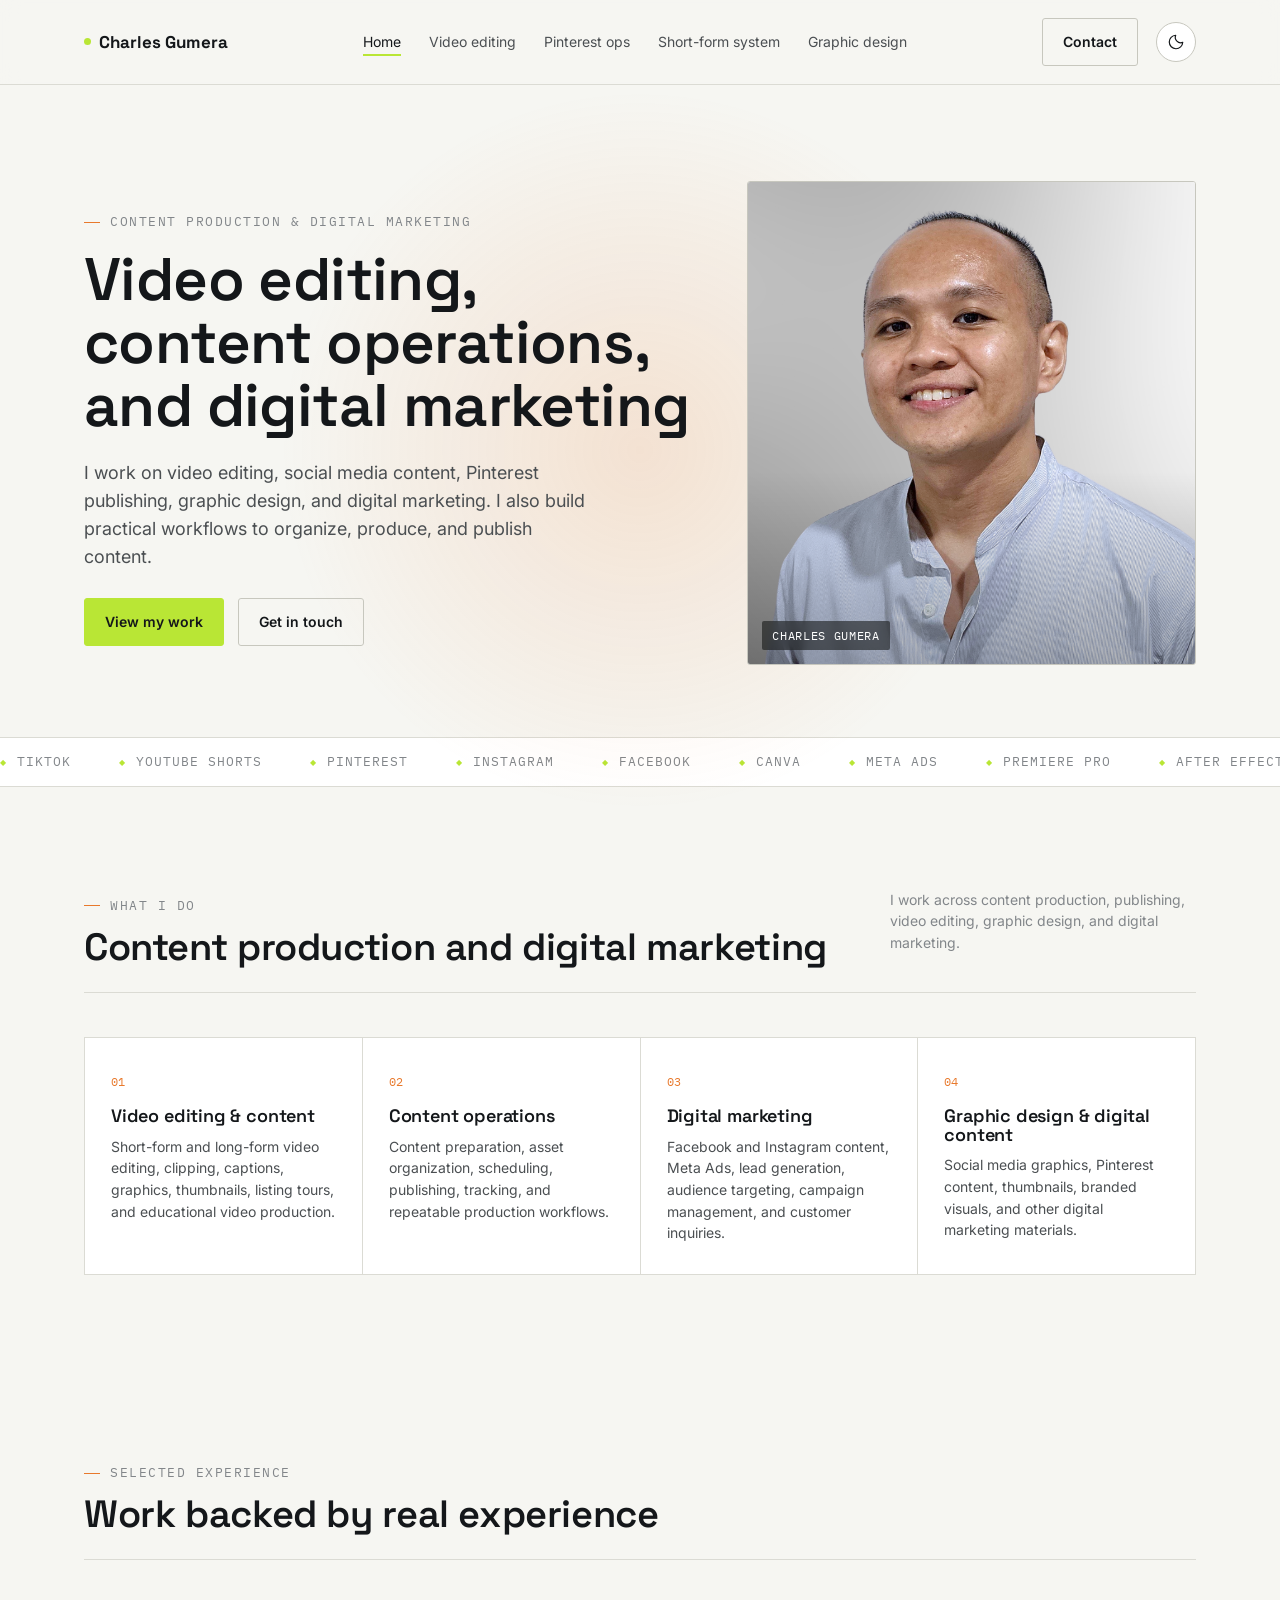
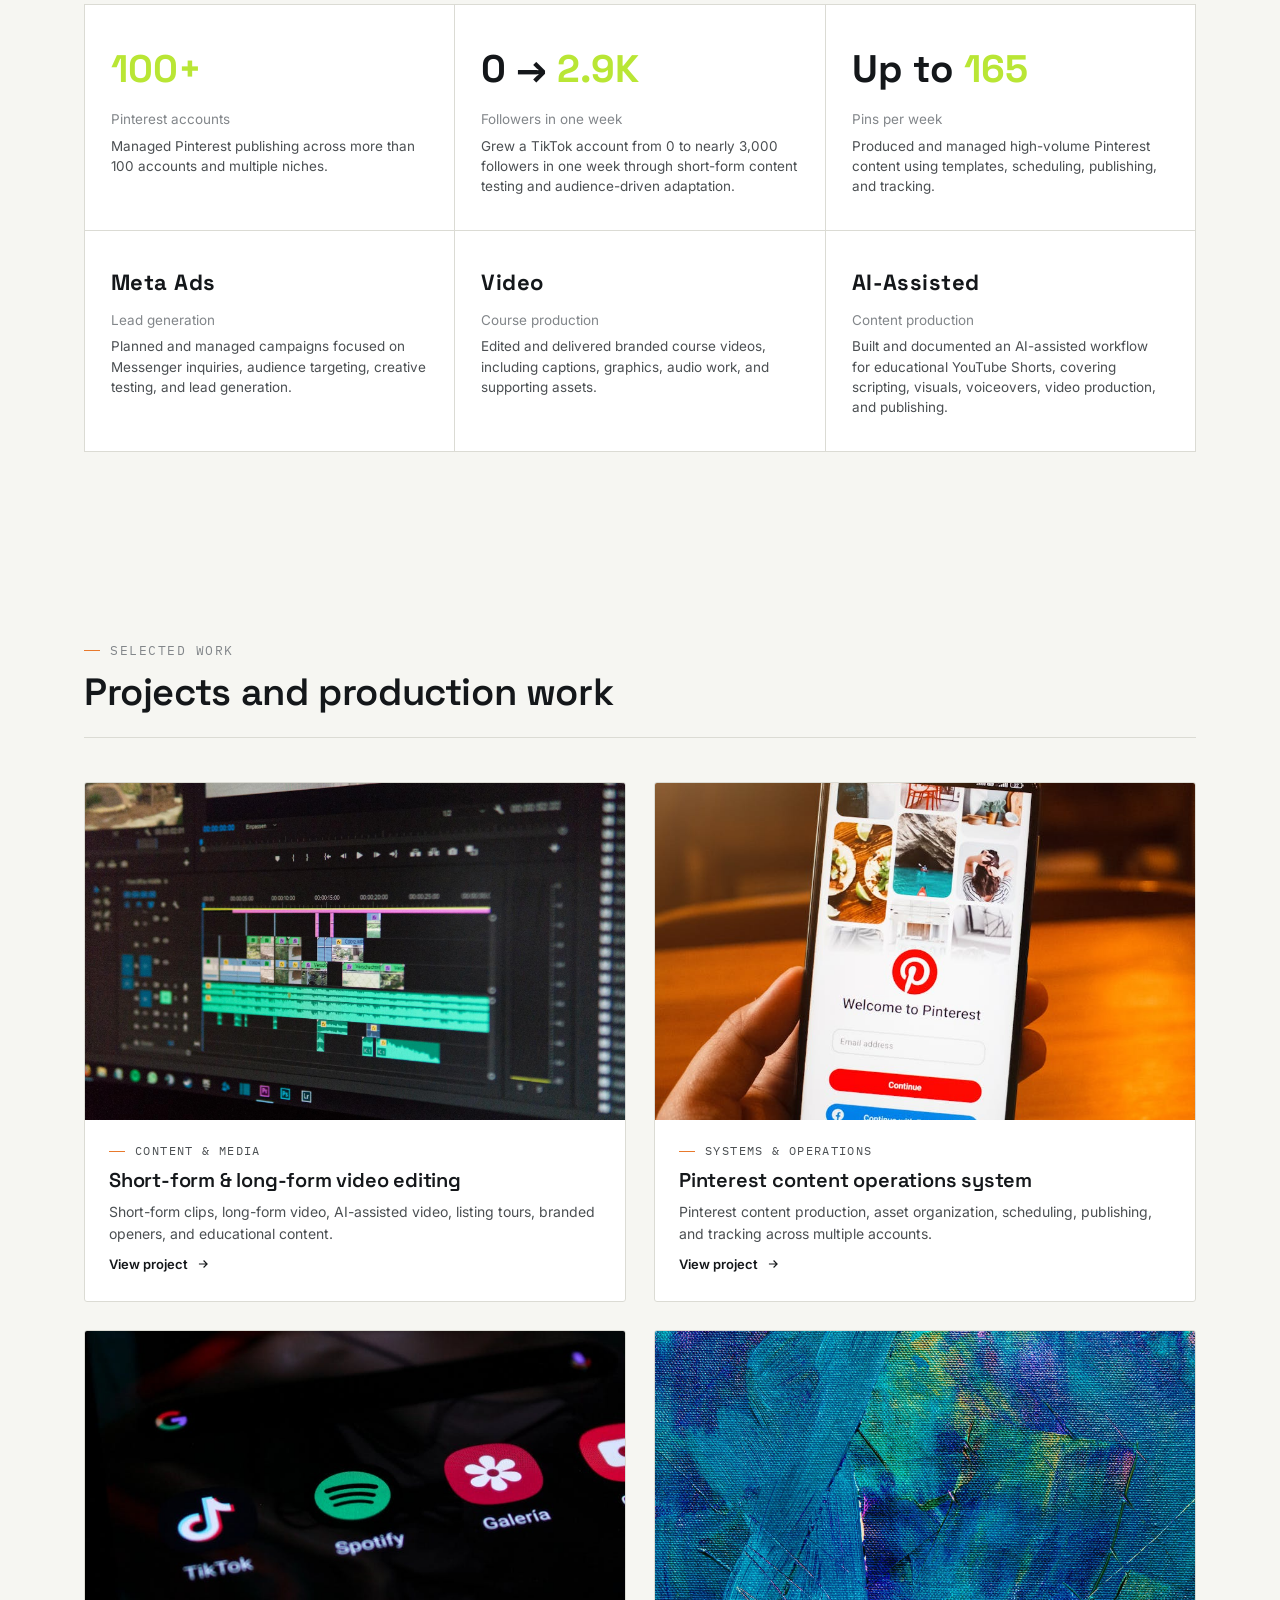
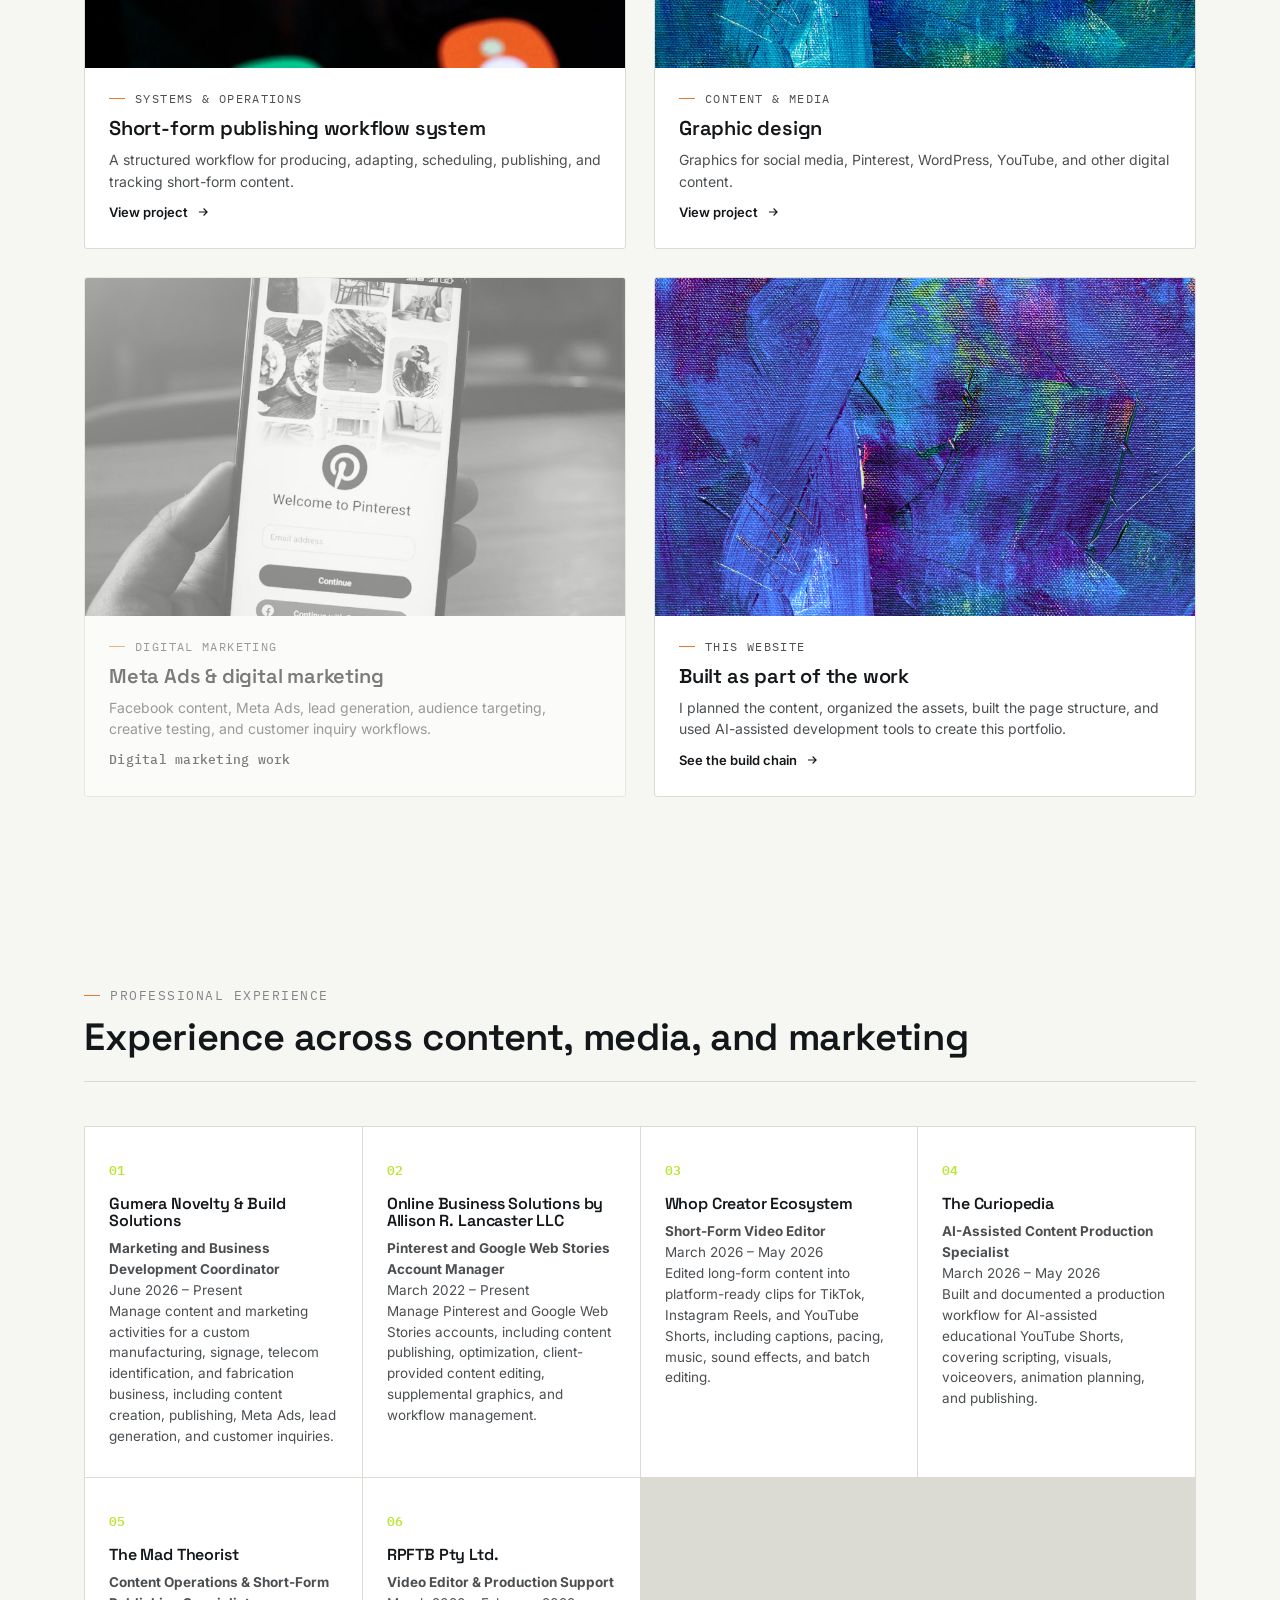
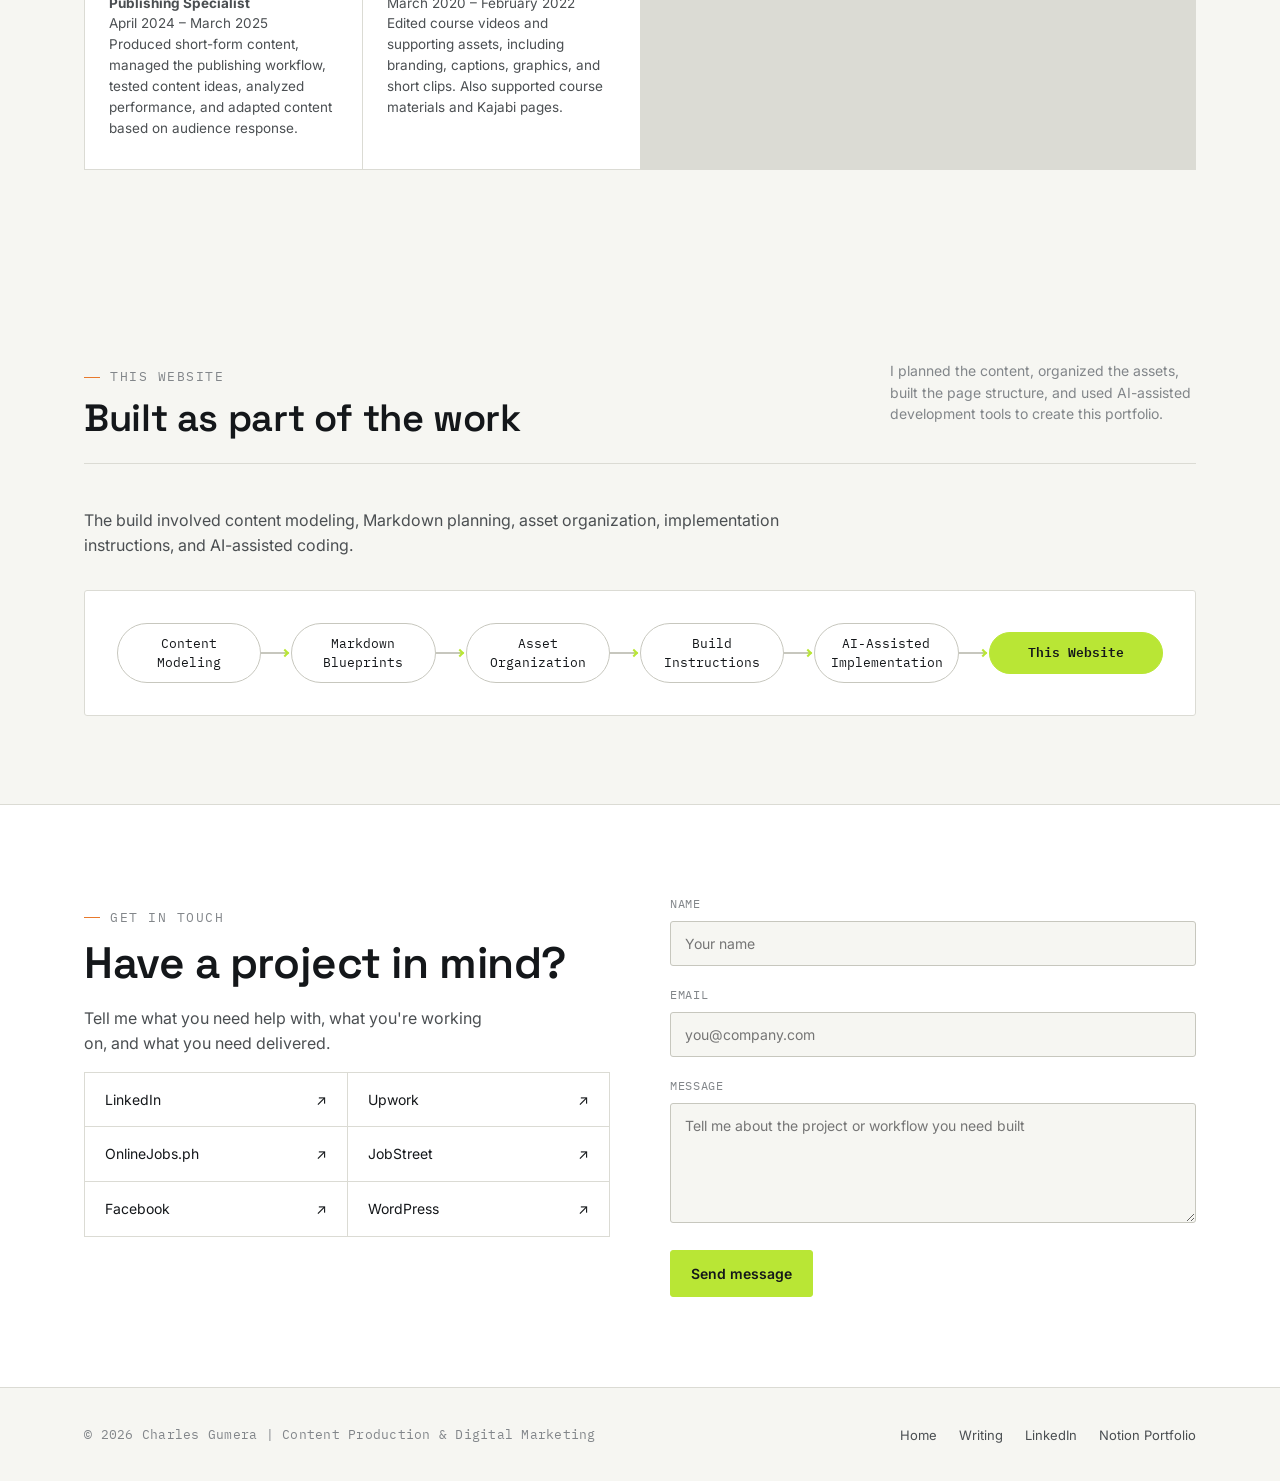
==== commit 9261cc1b: "Rewrite portfolio HTML copy Optimized homepage and project pages for clearer client communication an" ====
--- a/index.html
+++ b/index.html
@@ -4,8 +4,8 @@
 <meta charset="UTF-8">
 <meta name="viewport" content="width=device-width, initial-scale=1.0">
 <meta name="theme-color" content="#F6F6F2">
-<title>Charles Gumera — Digital Production &amp; Systems Specialist</title>
-<meta name="description" content="Structured workflows, publishing systems, and AI-assisted production across content, media, marketing, and web.">
+<title>Charles Gumera | Video Editing, Content Operations &amp; Digital Marketing</title>
+<meta name="description" content="Video editing, content operations, Pinterest publishing, graphic design, and digital marketing by Charles Gumera.">
 <link rel="stylesheet" href="css/style.css">
 </head>
 <body class="page-home">
@@ -27,6 +27,32 @@
         <svg class="moon" viewBox="0 0 24 24" fill="none" stroke="currentColor" stroke-width="1.6" stroke-linecap="round" stroke-linejoin="round"><path d="M21 12.4A9 9 0 1111.6 3 7.2 7.2 0 0021 12.4z"/></svg>
         <svg class="sun" viewBox="0 0 24 24" fill="none" stroke="currentColor" stroke-width="1.6" stroke-linecap="round" stroke-linejoin="round"><circle cx="12" cy="12" r="4"/><path d="M12 2v2M12 20v2M4.9 4.9l1.4 1.4M17.7 17.7l1.4 1.4M2 12h2M20 12h2M4.9 19.1l1.4-1.4M17.7 6.3l1.4-1.4"/></svg>
       </button>
+      <button class="nav-mobile-toggle" type="button" aria-label="Open navigation" aria-expanded="false" aria-controls="mobile-navigation">
+        <span></span><span></span><span></span>
+      </button>
+    </div>
+    <div class="mobile-menu" id="mobile-navigation" aria-hidden="true">
+      <a class="mobile-menu-home" href="index.html">Home</a>
+      <details>
+        <summary>Projects</summary>
+        <div class="mobile-submenu">
+          <a href="short-form-and-long-form-video-editing.html">Video editing</a>
+          <a href="pinterest-content-operations-system.html">Pinterest ops</a>
+          <a href="short-form-publishing-workflow-system.html">Short-form system</a>
+          <a href="graphic-design.html">Graphic design</a>
+        </div>
+      </details>
+      <details>
+        <summary>Socials</summary>
+        <div class="mobile-submenu">
+          <a href="https://www.linkedin.com/in/charlezmg" target="_blank" rel="noopener">LinkedIn <span>↗</span></a>
+          <a href="https://www.upwork.com/freelancers/~01514c3e3235a6bb53?viewMode=1" target="_blank" rel="noopener">Upwork <span>↗</span></a>
+          <a href="https://www.onlinejobs.ph/jobseekers/info/873147" target="_blank" rel="noopener">OnlineJobs.ph <span>↗</span></a>
+          <a href="https://ph.jobstreet.com/profiles/charles-gumera-bmlJPqzrjq" target="_blank" rel="noopener">JobStreet <span>↗</span></a>
+          <a href="https://www.facebook.com/charlezzmg/" target="_blank" rel="noopener">Facebook <span>↗</span></a>
+          <a href="https://charlezmg.wordpress.com/" target="_blank" rel="noopener">WordPress <span>↗</span></a>
+        </div>
+      </details>
     </div>
   </nav>
 </header>
@@ -36,12 +62,12 @@
   <section class="hero">
     <div class="wrap hero-grid">
       <div>
-        <p class="eyebrow">Digital production &amp; systems specialist</p>
-        <h1 class="type-fx">Structured systems for content that has to ship on schedule</h1>
-        <p class="lead">I use structured workflows, practical systems, and modern AI tools to turn ideas and requirements into digital output across content, media, marketing, and web projects.</p>
+        <p class="eyebrow">Content production &amp; digital marketing</p>
+        <h1>Video editing, content operations, and digital marketing</h1>
+        <p class="lead">I work on video editing, social media content, Pinterest publishing, graphic design, and digital marketing. I also build practical workflows to organize, produce, and publish content.</p>
         <div class="hero-cta">
-          <a class="btn btn-primary" href="#work" data-magnetic="14">View the work</a>
-          <a class="btn btn-ghost" href="#contact" data-magnetic="10">Start a project</a>
+          <a class="btn btn-primary" href="#work" data-magnetic="14">View my work</a>
+          <a class="btn btn-ghost" href="#contact" data-magnetic="10">Get in touch</a>
         </div>
       </div>
       <div>
@@ -55,9 +81,9 @@
 
   <div class="ticker-row">
     <div class="ticker-track">
-      <span>TikTok</span><span>YouTube Shorts</span><span>Pinterest</span><span>Canva</span>
-      <span>Trello</span><span>Google Sheets</span><span>Meta Ads</span><span>Premiere Pro</span>
-      <span>After Effects</span><span>InVideo</span><span>Google Drive</span><span>Markdown Blueprints</span>
+      <span>TikTok</span><span>YouTube Shorts</span><span>Pinterest</span><span>Instagram</span>
+      <span>Facebook</span><span>Canva</span><span>Meta Ads</span><span>Premiere Pro</span>
+      <span>After Effects</span><span>CapCut</span><span>Google Sheets</span><span>WordPress</span>
     </div>
   </div>
 
@@ -67,30 +93,30 @@
       <div class="section-head reveal">
         <div>
           <p class="eyebrow">What I do</p>
-          <h2>Execution built on repeatable systems</h2>
-        </div>
-        <p class="section-note">My work combines hands-on execution with structured systems across content, marketing, and digital production.</p>
+          <h2>Content production and digital marketing</h2>
+        </div>
+        <p class="section-note">I work across content production, publishing, video editing, graphic design, and digital marketing.</p>
       </div>
       <div class="grid-4 reveal">
         <div class="work-card">
           <span class="num mono">01</span>
-          <h3>Content &amp; media</h3>
-          <p>Video editing, short-form content, long-form production, clipping, AI-assisted media, graphic design, thumbnails, and platform-specific visual content</p>
+          <h3>Video editing &amp; content</h3>
+          <p>Short-form and long-form video editing, clipping, captions, graphics, thumbnails, listing tours, and educational video production.</p>
         </div>
         <div class="work-card">
           <span class="num mono">02</span>
-          <h3>Systems &amp; operations</h3>
-          <p>Structured content workflows, publishing systems, batch production, asset organization, documentation, operational tracking, and repeatable production processes</p>
+          <h3>Content operations</h3>
+          <p>Content preparation, asset organization, scheduling, publishing, tracking, and repeatable production workflows.</p>
         </div>
         <div class="work-card">
           <span class="num mono">03</span>
           <h3>Digital marketing</h3>
-          <p>Facebook marketing, lead generation, Messenger inquiry workflows, audience targeting, creative testing, and Meta Ads campaign management</p>
+          <p>Facebook and Instagram content, Meta Ads, lead generation, audience targeting, campaign management, and customer inquiries.</p>
         </div>
         <div class="work-card">
           <span class="num mono">04</span>
-          <h3>Digital building</h3>
-          <p>Website planning and implementation through structured content modeling, information architecture, Markdown blueprints, organized assets, build instructions, and AI-assisted coding workflows</p>
+          <h3>Graphic design &amp; digital content</h3>
+          <p>Social media graphics, Pinterest content, thumbnails, branded visuals, and other digital marketing materials.</p>
         </div>
       </div>
     </div>
@@ -101,40 +127,40 @@
     <div class="wrap">
       <div class="section-head reveal">
         <div>
-          <p class="eyebrow">Selected execution</p>
-          <h2>Evidence, not adjectives</h2>
+          <p class="eyebrow">Selected experience</p>
+          <h2>Work backed by real experience</h2>
         </div>
       </div>
       <div class="stat-grid reveal">
         <div class="stat-card">
           <div class="figure"><span class="accent">100+</span></div>
-          <div class="label">Pinterest accounts managed</div>
-          <div class="desc">High-volume Pinterest publishing across more than 100 accounts spanning multiple niches</div>
+          <div class="label">Pinterest accounts</div>
+          <div class="desc">Managed Pinterest publishing across more than 100 accounts and multiple niches.</div>
         </div>
         <div class="stat-card">
           <div class="figure">0 → <span class="accent">2.9K</span></div>
-          <div class="label">Followers in 7 days</div>
-          <div class="desc">Structured TikTok publishing workflow that grew an account from 81 to 2,975 followers in one week</div>
+          <div class="label">Followers in one week</div>
+          <div class="desc">Grew a TikTok account from 0 to nearly 3,000 followers in one week through short-form content testing and audience-driven adaptation.</div>
         </div>
         <div class="stat-card">
           <div class="figure">Up to <span class="accent">165</span></div>
           <div class="label">Pins per week</div>
-          <div class="desc">Produced and managed high-volume Pinterest output through structured templates, scheduling, and tracking</div>
-        </div>
-        <div class="stat-card">
-          <div class="figure mono" style="font-size:22px;">Meta Ads &amp; <span class="accent">Lead Gen</span></div>
-          <div class="label">Digital marketing</div>
-          <div class="desc">Planned and managed Facebook and Meta advertising: audience targeting, creative testing, Messenger inquiries, campaign monitoring</div>
-        </div>
-        <div class="stat-card">
-          <div class="figure mono" style="font-size:22px;">Course <span class="accent">Video</span></div>
-          <div class="label">End-to-end production</div>
-          <div class="desc">Video editing, branding, captioning, supporting graphics, asset organization, and platform support for online courses</div>
-        </div>
-        <div class="stat-card">
-          <div class="figure mono" style="font-size:22px;">AI-Assisted <span class="accent">Build</span></div>
-          <div class="label">Website building</div>
-          <div class="desc">Website planning through structured content modeling, Markdown blueprints, organized assets, and AI-assisted coding workflows</div>
+          <div class="desc">Produced and managed high-volume Pinterest content using templates, scheduling, publishing, and tracking.</div>
+        </div>
+        <div class="stat-card">
+          <div class="figure mono" style="font-size:22px;">Meta Ads</div>
+          <div class="label">Lead generation</div>
+          <div class="desc">Planned and managed campaigns focused on Messenger inquiries, audience targeting, creative testing, and lead generation.</div>
+        </div>
+        <div class="stat-card">
+          <div class="figure mono" style="font-size:22px;">Video</div>
+          <div class="label">Course production</div>
+          <div class="desc">Edited and delivered branded course videos, including captions, graphics, audio work, and supporting assets.</div>
+        </div>
+        <div class="stat-card">
+          <div class="figure mono" style="font-size:22px;">AI-Assisted</div>
+          <div class="label">Content production</div>
+          <div class="desc">Built and documented an AI-assisted workflow for educational YouTube Shorts, covering scripting, visuals, voiceovers, video production, and publishing.</div>
         </div>
       </div>
     </div>
@@ -145,8 +171,8 @@
     <div class="wrap">
       <div class="section-head reveal">
         <div>
-          <p class="eyebrow">Explore the work</p>
-          <h2>Selected systems, projects, and production work</h2>
+          <p class="eyebrow">Selected work</p>
+          <h2>Projects and production work</h2>
         </div>
       </div>
       <div class="proj-grid reveal">
@@ -155,7 +181,7 @@
           <div class="proj-body">
             <p class="eyebrow">Content &amp; media</p>
             <h3>Short-form &amp; long-form video editing</h3>
-            <p>Short-form editing, clipping, AI-driven narrative content, long-form educational videos, listing tours, and openers</p>
+            <p>Short-form clips, long-form video, AI-assisted video, listing tours, branded openers, and educational content.</p>
             <span class="proj-arrow">View project <svg viewBox="0 0 24 24" fill="none" stroke="currentColor" stroke-width="2"><path d="M5 12h14M13 6l6 6-6 6"/></svg></span>
           </div>
         </a>
@@ -164,7 +190,7 @@
           <div class="proj-body">
             <p class="eyebrow">Systems &amp; operations</p>
             <h3>Pinterest content operations system</h3>
-            <p>High-volume execution workflow covering asset organization, templates, scheduling, publishing, and tracking across accounts</p>
+            <p>Pinterest content production, asset organization, scheduling, publishing, and tracking across multiple accounts.</p>
             <span class="proj-arrow">View project <svg viewBox="0 0 24 24" fill="none" stroke="currentColor" stroke-width="2"><path d="M5 12h14M13 6l6 6-6 6"/></svg></span>
           </div>
         </a>
@@ -173,7 +199,7 @@
           <div class="proj-body">
             <p class="eyebrow">Systems &amp; operations</p>
             <h3>Short-form publishing workflow system</h3>
-            <p>Format governance, batch production, fixed cadence, cross-platform adaptation, and structured logging</p>
+            <p>A structured workflow for producing, adapting, scheduling, publishing, and tracking short-form content.</p>
             <span class="proj-arrow">View project <svg viewBox="0 0 24 24" fill="none" stroke="currentColor" stroke-width="2"><path d="M5 12h14M13 6l6 6-6 6"/></svg></span>
           </div>
         </a>
@@ -182,7 +208,7 @@
           <div class="proj-body">
             <p class="eyebrow">Content &amp; media</p>
             <h3>Graphic design</h3>
-            <p>Visual work across social carousels, Pinterest publishing, WordPress thumbnails, YouTube thumbnails, and certifications</p>
+            <p>Graphics for social media, Pinterest, WordPress, YouTube, and other digital content.</p>
             <span class="proj-arrow">View project <svg viewBox="0 0 24 24" fill="none" stroke="currentColor" stroke-width="2"><path d="M5 12h14M13 6l6 6-6 6"/></svg></span>
           </div>
         </a>
@@ -191,16 +217,16 @@
           <div class="proj-body">
             <p class="eyebrow">Digital marketing</p>
             <h3>Meta Ads &amp; digital marketing</h3>
-            <p>Facebook marketing, lead generation, Messenger inquiry workflows, audience targeting, and campaign management</p>
-            <span class="proj-arrow mono" style="font-weight:500;">Documentation in progress</span>
+            <p>Facebook content, Meta Ads, lead generation, audience targeting, creative testing, and customer inquiry workflows.</p>
+            <span class="proj-arrow mono" style="font-weight:500;">Digital marketing work</span>
           </div>
         </div>
         <a class="proj-card" href="#build-chain">
           <div class="proj-cover"><img src="assets/graphic-design.jpeg" alt="AI-assisted website building placeholder" style="filter:hue-rotate(40deg);"></div>
           <div class="proj-body">
-            <p class="eyebrow">Digital building</p>
-            <h3>AI-assisted website building</h3>
-            <p>Content modeling, Markdown blueprints, organized assets, build instructions, and AI-assisted implementation — this site is the example.</p>
+            <p class="eyebrow">This website</p>
+            <h3>Built as part of the work</h3>
+            <p>I planned the content, organized the assets, built the page structure, and used AI-assisted development tools to create this portfolio.</p>
             <span class="proj-arrow">See the build chain <svg viewBox="0 0 24 24" fill="none" stroke="currentColor" stroke-width="2"><path d="M5 12h14M13 6l6 6-6 6"/></svg></span>
           </div>
         </a>
@@ -208,35 +234,51 @@
     </div>
   </section>
 
-  <!-- HOW I WORK -->
-  <section class="section" id="how-i-work">
-    <div class="wrap">
-      <div class="section-head reveal">
-        <div>
-          <p class="eyebrow">How I work</p>
-          <h2>A repeatable approach, applied per project</h2>
+  <!-- PROFESSIONAL EXPERIENCE -->
+  <section class="section" id="experience">
+    <div class="wrap">
+      <div class="section-head reveal">
+        <div>
+          <p class="eyebrow">Professional experience</p>
+          <h2>Experience across content, media, and marketing</h2>
         </div>
       </div>
       <div class="steps reveal">
         <div class="step">
           <span class="num">01</span>
-          <h4>Understand the requirements</h4>
-          <p>Identify the objective, required output, platform, available materials, workflow constraints, and implementation requirements.</p>
+          <h4>Gumera Novelty &amp; Build Solutions</h4>
+          <p><strong>Marketing and Business Development Coordinator</strong><br>June 2026 – Present</p>
+          <p>Manage content and marketing activities for a custom manufacturing, signage, telecom identification, and fabrication business, including content creation, publishing, Meta Ads, lead generation, and customer inquiries.</p>
         </div>
         <div class="step">
           <span class="num">02</span>
-          <h4>Establish the structure</h4>
-          <p>Organize the work around clear systems, workflows, templates, production rules, documentation, and asset structures.</p>
+          <h4>Online Business Solutions by Allison R. Lancaster LLC</h4>
+          <p><strong>Pinterest and Google Web Stories Account Manager</strong><br>March 2022 – Present</p>
+          <p>Manage Pinterest and Google Web Stories accounts, including content publishing, optimization, client-provided content editing, supplemental graphics, and workflow management.</p>
         </div>
         <div class="step">
           <span class="num">03</span>
-          <h4>Execute the work</h4>
-          <p>Content, campaigns, visual assets, or digital projects are produced and implemented according to the defined requirements.</p>
+          <h4>Whop Creator Ecosystem</h4>
+          <p><strong>Short-Form Video Editor</strong><br>March 2026 – May 2026</p>
+          <p>Edited long-form content into platform-ready clips for TikTok, Instagram Reels, and YouTube Shorts, including captions, pacing, music, sound effects, and batch editing.</p>
         </div>
         <div class="step">
           <span class="num">04</span>
-          <h4>Review and refine</h4>
-          <p>Results, workflows, and outputs are reviewed to identify adjustments, improve execution, and maintain consistency.</p>
+          <h4>The Curiopedia</h4>
+          <p><strong>AI-Assisted Content Production Specialist</strong><br>March 2026 – May 2026</p>
+          <p>Built and documented a production workflow for AI-assisted educational YouTube Shorts, covering scripting, visuals, voiceovers, animation planning, and publishing.</p>
+        </div>
+        <div class="step">
+          <span class="num">05</span>
+          <h4>The Mad Theorist</h4>
+          <p><strong>Content Operations &amp; Short-Form Publishing Specialist</strong><br>April 2024 – March 2025</p>
+          <p>Produced short-form content, managed the publishing workflow, tested content ideas, analyzed performance, and adapted content based on audience response.</p>
+        </div>
+        <div class="step">
+          <span class="num">06</span>
+          <h4>RPFTB Pty Ltd.</h4>
+          <p><strong>Video Editor &amp; Production Support</strong><br>March 2020 – February 2022</p>
+          <p>Edited course videos and supporting assets, including branding, captions, graphics, and short clips. Also supported course materials and Kajabi pages.</p>
         </div>
       </div>
     </div>
@@ -247,12 +289,12 @@
     <div class="wrap">
       <div class="section-head reveal">
         <div>
-          <p class="eyebrow">Beyond individual deliverables</p>
-          <h2 class="type-fx">This website is the system, not just the subject</h2>
-        </div>
-        <p class="section-note">My work is not limited to producing isolated assets. I focus on understanding how the pieces connect, then applying structure where it improves execution, consistency, organization, or scalability.</p>
-      </div>
-      <p class="reveal" style="max-width:70ch; color:var(--ink-soft); margin-bottom:32px;">Depending on the project, that may mean editing a single video, managing high-volume publishing, building a content workflow, running a Meta campaign, or structuring and implementing a website with AI-assisted tools. Hover the chain below — it's how this page came together.</p>
+          <p class="eyebrow">This website</p>
+          <h2 class="type-fx">Built as part of the work</h2>
+        </div>
+        <p class="section-note">I planned the content, organized the assets, built the page structure, and used AI-assisted development tools to create this portfolio.</p>
+      </div>
+      <p class="reveal" style="max-width:70ch; color:var(--ink-soft); margin-bottom:32px;">The build involved content modeling, Markdown planning, asset organization, implementation instructions, and AI-assisted coding.</p>
       <div class="buildchain reveal">
         <div class="chain-flow" aria-label="Website build process">
           <div class="chain-step"><span class="chain-node">Content Modeling</span><span class="chain-arrow" aria-hidden="true"></span></div>
@@ -270,9 +312,9 @@
   <section class="contact" id="contact">
     <div class="wrap contact-grid">
       <div>
-        <p class="eyebrow">Let's build something practical</p>
-        <h2>If you need help turning an idea, workflow, or requirement into structured digital output, let's discuss the project</h2>
-        <p class="lead" style="margin-top:20px;">Reach out directly, or find me on the platforms below.</p>
+        <p class="eyebrow">Get in touch</p>
+        <h2>Have a project in mind?</h2>
+        <p class="lead" style="margin-top:20px;">Tell me what you need help with, what you're working on, and what you need delivered.</p>
         <div class="profile-links">
           <a href="https://www.linkedin.com/in/charlezmg" target="_blank" rel="noopener">LinkedIn <span>↗</span></a>
           <a href="https://www.upwork.com/freelancers/~01514c3e3235a6bb53?viewMode=1" target="_blank" rel="noopener">Upwork <span>↗</span></a>
@@ -282,7 +324,7 @@
           <a href="https://charlezmg.wordpress.com/" target="_blank" rel="noopener">WordPress <span>↗</span></a>
         </div>
       </div>
-      <form class="contact-form">
+      <form class="contact-form" action="https://formspree.io/f/xzeplgdd" method="POST">
         <div class="field">
           <label for="name">Name</label>
           <input id="name" name="name" type="text" required placeholder="Your name">
@@ -295,6 +337,8 @@
           <label for="message">Message</label>
           <textarea id="message" name="message" required placeholder="Tell me about the project or workflow you need built"></textarea>
         </div>
+        <div class="form-status" data-fs-success aria-live="polite"></div>
+        <div class="form-status" data-fs-error aria-live="polite"></div>
         <button class="btn btn-primary" type="submit" data-magnetic="8">Send message</button>
       </form>
     </div>
@@ -303,7 +347,7 @@
 
 <footer class="site-footer">
   <div class="wrap footer-row">
-    <span class="mono">© 2026 Charles Gumera — Digital Production &amp; Systems</span>
+    <span class="mono">© 2026 Charles Gumera | Content Production &amp; Digital Marketing</span>
     <ul class="footer-links">
       <li><a href="index.html">Home</a></li>
       <li><a href="https://charlezmg.wordpress.com/" target="_blank" rel="noopener">Writing</a></li>
@@ -321,4 +365,4 @@
 
 <script src="js/main.js"></script>
 </body>
-</html>
+</html>
--- a/css/style.css
+++ b/css/style.css
@@ -523,6 +523,27 @@
 }
 
 /* -------------------- responsive -------------------- */
+/* Mobile navigation and single-column content are site-wide. */
+@media (max-width: 767px){
+  .nav-mobile-toggle{ display:flex; }
+  .nav-right .btn-ghost{ display:none; }
+  .nav-links{ display:none; }
+  .nav-links.mobile-open{ display:flex; }
+
+  /* Prevent narrow screens from retaining desktop two-column layouts. */
+  .video-grid,
+  .video-section-trend .video-grid,
+  .video-section-real-estate .video-grid,
+  .two-col,
+  .media-grid-2,
+  .media-grid-3,
+  .media-grid-5,
+  .results-banner,
+  .contact-grid,
+  .profile-links{
+    grid-template-columns: 1fr !important;
+  }
+}
 @media (max-width: 980px){
   .hero-grid{ grid-template-columns: 1fr; }
   .profile-frame{ max-width: 360px; }
@@ -781,3 +802,113 @@
     animation:none;
   }
 }
+
+
+/* -------------------- mobile navigation v3 -------------------- */
+@media (max-width: 640px){
+  .nav-right{ gap:10px; }
+  .nav-right .btn-ghost{ display:none; }
+  /* Mobile header: burger replaces the desktop navigation; theme toggle stays at the far right. */
+  .nav-links{ display:none !important; }
+  .nav-mobile-toggle{ display:flex; order:2; }
+  .theme-toggle{ order:3; }
+  /* Closed: only the burger is visible. Open: show a single dropdown panel. */
+  .mobile-menu{
+    display:none !important;
+    position:absolute;
+    left:var(--gutter);
+    right:var(--gutter);
+    top:calc(100% + 8px);
+    z-index:100;
+    padding:10px;
+    background:var(--bg-raised);
+    border:1px solid var(--hairline);
+    border-radius:var(--radius);
+    box-shadow:0 16px 36px rgba(0,0,0,.14);
+  }
+  .mobile-menu.mobile-open{ display:block !important; }
+  .mobile-menu > a,
+  .mobile-menu summary{
+    display:flex;
+    align-items:center;
+    justify-content:space-between;
+    width:100%;
+    box-sizing:border-box;
+    padding:12px 12px;
+    color:var(--ink);
+    text-decoration:none;
+    font-size:14px;
+    cursor:pointer;
+  }
+  .mobile-menu > a:hover,
+  .mobile-menu summary:hover{ background:var(--bg); }
+  .mobile-menu details{ border-top:1px solid var(--hairline); }
+  .mobile-menu details:first-of-type{ margin-top:4px; }
+  .mobile-menu summary{ list-style:none; }
+  .mobile-menu summary::-webkit-details-marker{ display:none; }
+  .mobile-menu summary::after{ content:'+'; color:var(--muted); font-size:18px; line-height:1; }
+  .mobile-menu details[open] summary::after{ content:'−'; }
+  .mobile-submenu{ padding:0 8px 8px 20px; }
+  .mobile-submenu a{
+    display:flex;
+    justify-content:space-between;
+    padding:10px 12px;
+    color:var(--ink-soft);
+    text-decoration:none;
+    font-size:13px;
+    border-left:1px solid var(--hairline);
+  }
+  .mobile-submenu a:hover{ color:var(--ink); border-left-color:var(--lime); }
+}
+@media (min-width: 641px){
+  .mobile-menu{ display:none !important; }
+}
+
+/* -------------------- mobile process-chain treatment -------------------- */
+@media (max-width: 640px){
+  .page-home .buildchain{
+    padding:30px 20px;
+    overflow:hidden;
+  }
+  .page-home .chain-flow{
+    width:100%;
+    display:flex;
+    flex-direction:column;
+    align-items:center;
+    gap:14px;
+  }
+  .page-home .chain-step{
+    width:100%;
+    display:flex;
+    justify-content:center;
+    padding:0 !important;
+    position:relative;
+  }
+  .page-home .chain-step::after,
+  .page-home .chain-arrow{ display:none !important; }
+  .page-home .chain-node{
+    width:auto;
+    max-width:100%;
+    animation:chain-mobile-highlight 2.8s ease-in-out infinite;
+  }
+  .page-home .chain-step:nth-child(1) .chain-node{ animation-delay:0s; }
+  .page-home .chain-step:nth-child(2) .chain-node{ animation-delay:.4s; }
+  .page-home .chain-step:nth-child(3) .chain-node{ animation-delay:.8s; }
+  .page-home .chain-step:nth-child(4) .chain-node{ animation-delay:1.2s; }
+  .page-home .chain-step:nth-child(5) .chain-node{ animation-delay:1.6s; }
+  .page-home .chain-step:nth-child(6) .chain-node{ animation-delay:2s; }
+  .page-home .chain-node.final{ animation-name:chain-mobile-final; }
+}
+@keyframes chain-mobile-highlight{
+  0%,100%{ border-color:var(--hairline-strong); box-shadow:0 0 0 rgba(0,0,0,0); color:var(--ink); }
+  12%{ border-color:var(--lime); box-shadow:0 0 14px rgba(181,255,31,.18); color:var(--ink); }
+  24%{ border-color:var(--hairline-strong); box-shadow:0 0 0 rgba(0,0,0,0); color:var(--ink); }
+}
+@keyframes chain-mobile-final{
+  0%,100%{ box-shadow:0 0 0 rgba(181,255,31,0); }
+  12%{ box-shadow:0 0 18px rgba(181,255,31,.24); }
+  24%{ box-shadow:0 0 0 rgba(181,255,31,0); }
+}
+@media (prefers-reduced-motion: reduce){
+  .page-home .chain-node{ animation:none !important; }
+}
